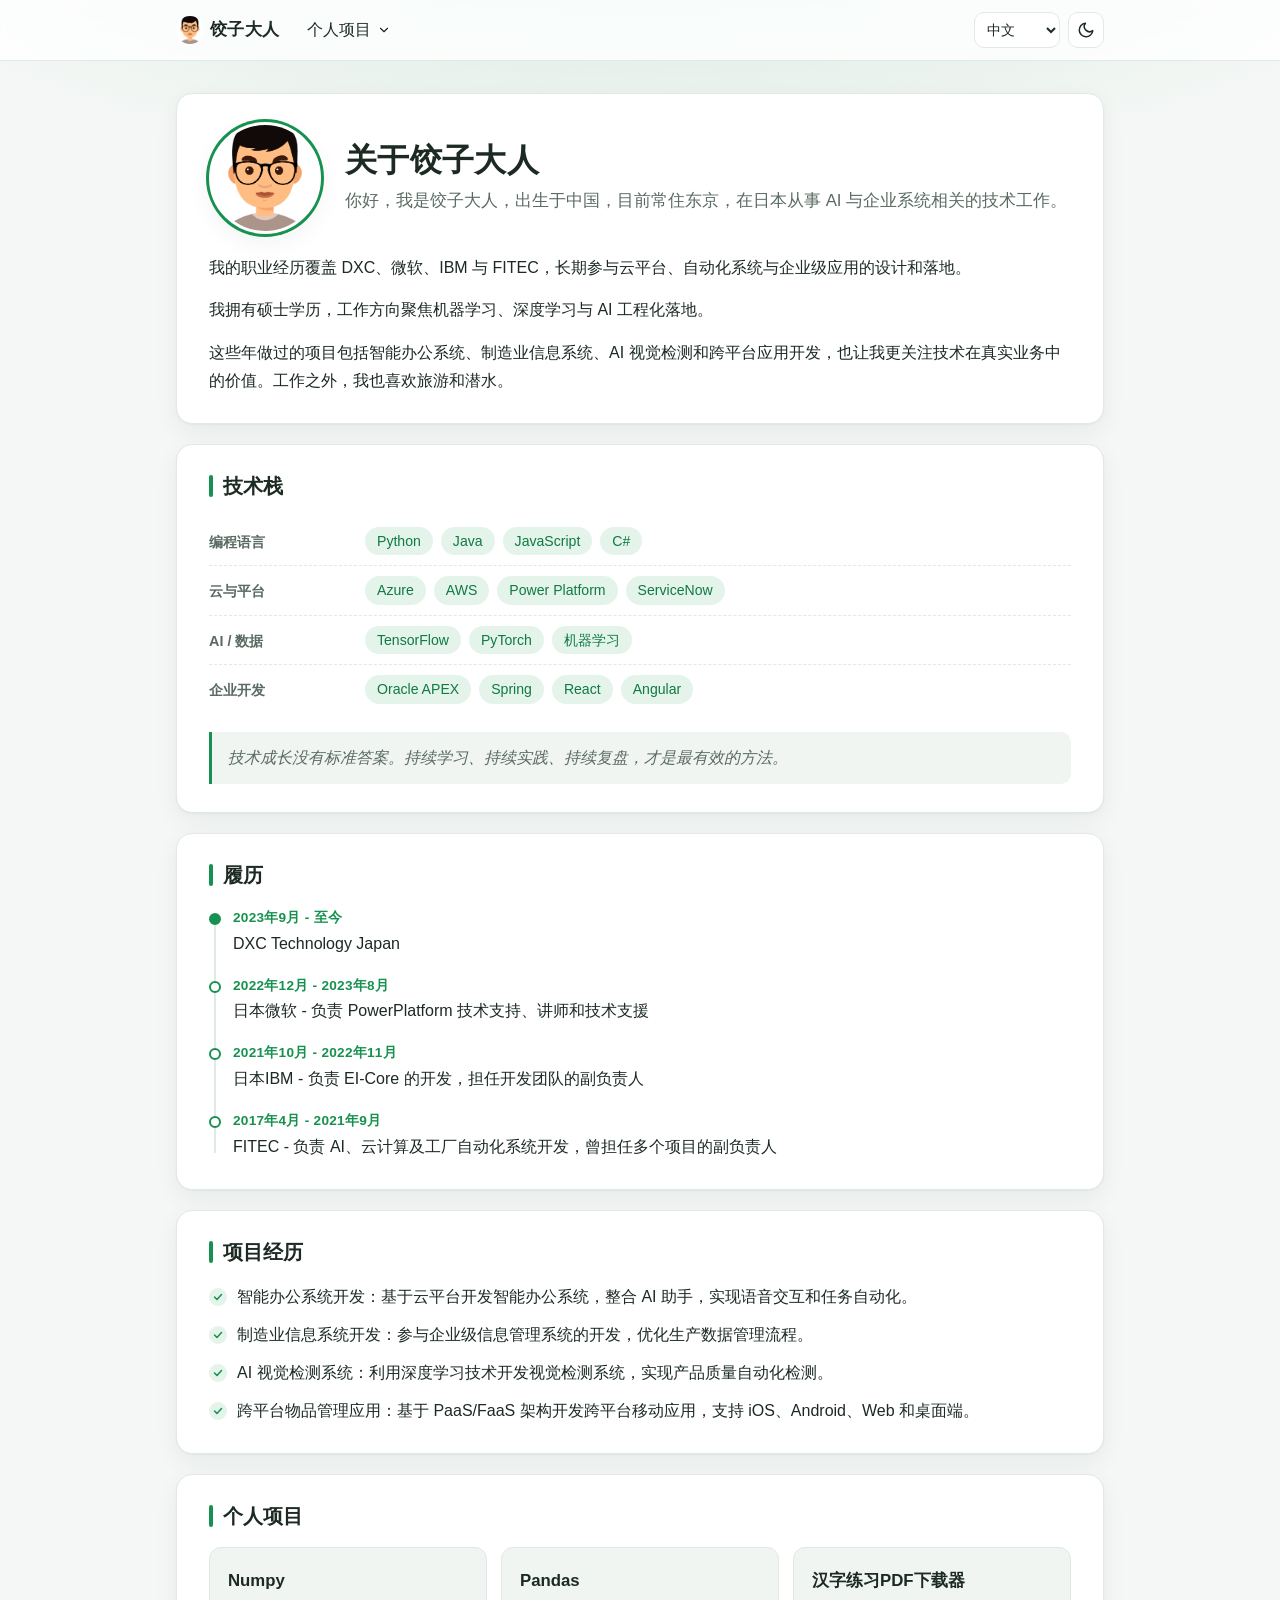
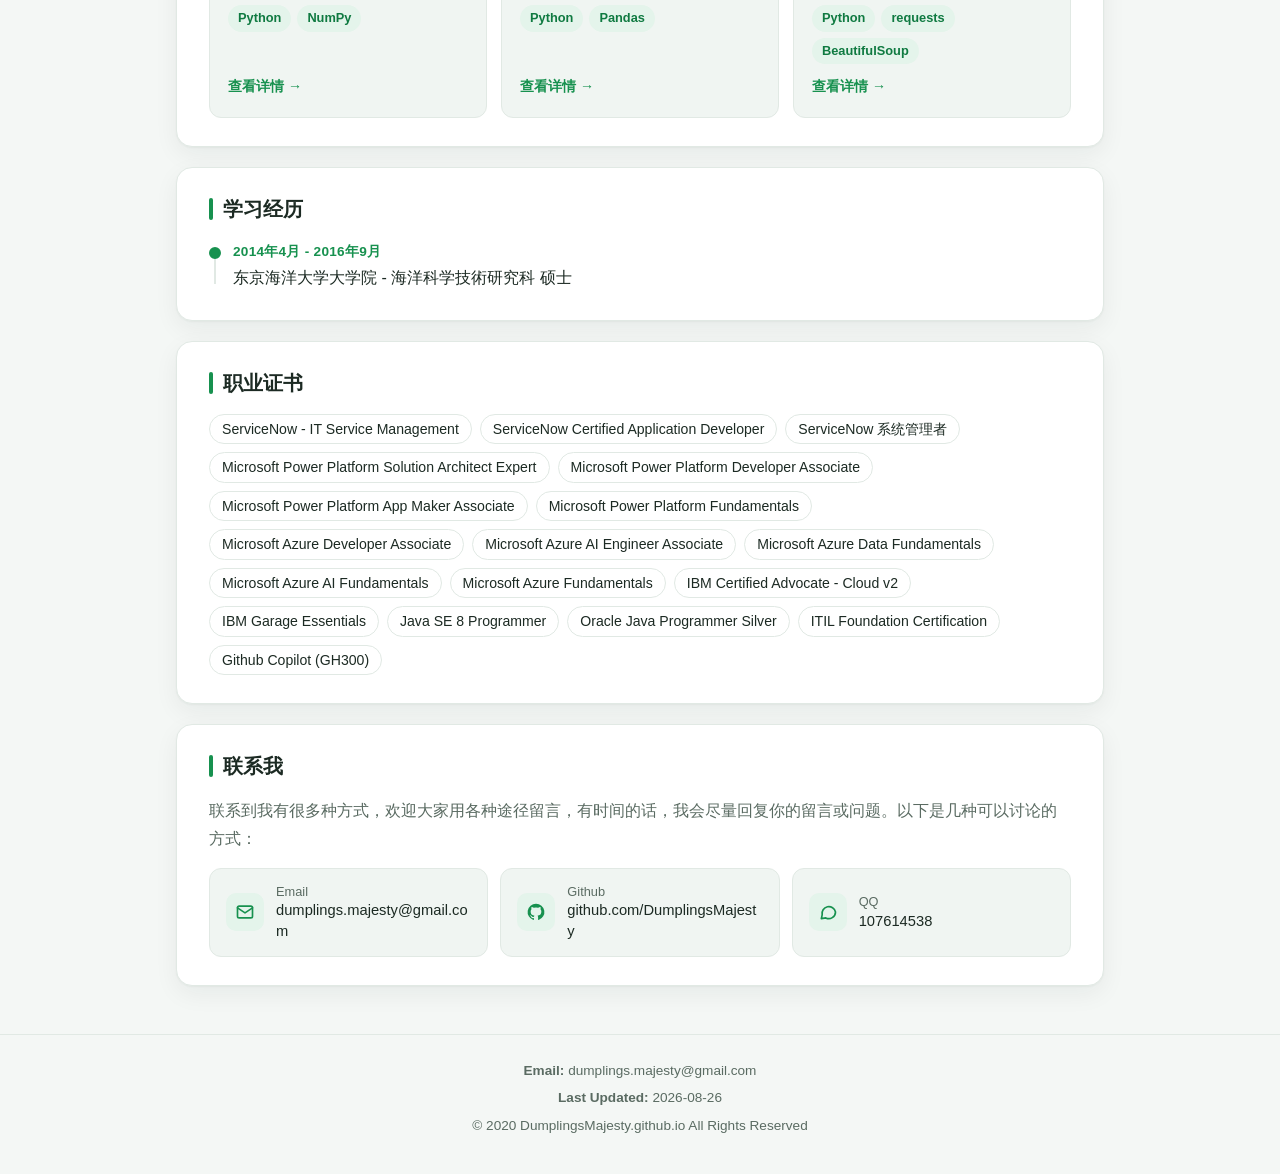
==== index.html @ 6754878b "Redesign site with card layout, dark mode and mobile support Replace the old template stylesheet wit" ====
<!DOCTYPE html>
<html lang="zh-CN">
<head>
  <meta charset="UTF-8">
  <meta name="viewport" content="width=device-width, initial-scale=1.0">
  <title>关于我 | 饺子大人</title>
  <link href="./stylesheets/page-style.css" type="text/css" rel="stylesheet">
  <link rel="icon" type="image/png" sizes="32x32" href="./static/img/favicon/favicon-32.png">
  <link rel="icon" type="image/png" sizes="16x16" href="./static/img/favicon/favicon-16.png">
  <link rel="apple-touch-icon" sizes="180x180" href="./static/img/favicon/apple-touch-icon.png">
  <script src="./scripts/site.js"></script>
</head>

<body>

<header>
  <nav id="home-nav">
    <ul>
      <li>
        <a class="nav-home" id="nav-home" href="./index.html">
          <img class="brand-mark" src="./static/img/favicon/favicon-32.png" alt="" width="28" height="28">
          <strong id="brand-name">饺子大人</strong>
        </a>
      </li>
      <li class="has-submenu">
        <a href="#" id="nav-personal-projects" aria-haspopup="true" aria-expanded="false">
          <span id="nav-personal-projects-label"></span>
          <svg class="caret" viewBox="0 0 24 24" fill="none" stroke="currentColor" stroke-width="2" stroke-linecap="round" stroke-linejoin="round" aria-hidden="true"><path d="M6 9l6 6 6-6"/></svg>
        </a>
        <ul id="personal-projects-submenu" class="submenu"></ul>
      </li>
      <li class="nav-spacer"></li>
      <li class="nav-controls">
        <select id="lang-select" aria-label="Language">
          <option value="zh" id="switch-zh">中文</option>
          <option value="ja" id="switch-ja">日本語</option>
          <option value="en" id="switch-en">English</option>
        </select>
        <button type="button" id="theme-toggle" aria-label="Toggle dark mode">
          <svg class="icon-moon" viewBox="0 0 24 24" fill="none" stroke="currentColor" stroke-width="2" stroke-linecap="round" stroke-linejoin="round" aria-hidden="true"><path d="M21 12.8A9 9 0 1 1 11.2 3a7 7 0 0 0 9.8 9.8z"/></svg>
          <svg class="icon-sun" viewBox="0 0 24 24" fill="none" stroke="currentColor" stroke-width="2" stroke-linecap="round" stroke-linejoin="round" aria-hidden="true"><circle cx="12" cy="12" r="4"/><path d="M12 2v2M12 20v2M4.9 4.9l1.4 1.4M17.7 17.7l1.4 1.4M2 12h2M20 12h2M4.9 19.1l1.4-1.4M17.7 6.3l1.4-1.4"/></svg>
        </button>
      </li>
    </ul>
  </nav>
</header>

<main>
  <section class="card hero">
    <div class="hero-top">
      <img class="avatar" src="./static/img/description/my_pic.PNG" alt="" width="112" height="112">
      <div>
        <h1 id="hero-title">关于饺子大人</h1>
        <p id="intro-0" class="lead"></p>
      </div>
    </div>
    <div class="hero-body">
      <p id="intro-1"></p>
      <p id="intro-2"></p>
      <p id="intro-3"></p>
    </div>
  </section>

  <section class="card">
    <h2 id="skills-title" class="section-title"></h2>
    <div id="skills-groups"></div>
    <p id="closing" class="closing"></p>
  </section>

  <section class="card">
    <h2 id="career-title" class="section-title"></h2>
    <ul id="career-items" class="timeline"></ul>
  </section>

  <section class="card">
    <h2 id="projects-title" class="section-title"></h2>
    <ul id="projects-items" class="check-list"></ul>
  </section>

  <section class="card">
    <h2 id="personal-projects-title" class="section-title"></h2>
    <div id="personal-projects-cards" class="project-grid"></div>
  </section>

  <section class="card">
    <h2 id="education-title" class="section-title"></h2>
    <ul id="education-items" class="timeline"></ul>
  </section>

  <section class="card">
    <h2 id="certifications-title" class="section-title"></h2>
    <ul id="certifications-items" class="chips chips-outline"></ul>
  </section>

  <section class="card">
    <h2 id="contact-title" class="section-title"></h2>
    <p id="contact-desc" class="contact-desc"></p>
    <div class="contact-grid">
      <a class="contact-item" id="contact-email-link" href="#">
        <span class="contact-icon">
          <svg viewBox="0 0 24 24" fill="none" stroke="currentColor" stroke-width="2" stroke-linecap="round" stroke-linejoin="round" aria-hidden="true"><rect x="3" y="5" width="18" height="14" rx="2"/><path d="M3 7l9 6 9-6"/></svg>
        </span>
        <span class="contact-meta">
          <span id="email-label" class="contact-label"></span>
          <span id="contact-email" class="contact-value"></span>
        </span>
      </a>
      <a class="contact-item" id="contact-github-link" href="#" target="_blank" rel="noopener">
        <span class="contact-icon">
          <svg viewBox="0 0 24 24" fill="currentColor" aria-hidden="true"><path d="M12 2a10 10 0 0 0-3.2 19.5c.5.1.7-.2.7-.5v-1.7c-2.8.6-3.4-1.3-3.4-1.3-.4-1.2-1.1-1.5-1.1-1.5-.9-.6.1-.6.1-.6 1 .1 1.5 1 1.5 1 .9 1.5 2.4 1.1 2.9.8.1-.6.4-1.1.7-1.3-2.2-.3-4.6-1.1-4.6-5a3.9 3.9 0 0 1 1-2.7c-.1-.3-.4-1.3.1-2.7 0 0 .8-.3 2.8 1a9.6 9.6 0 0 1 5 0c1.9-1.3 2.8-1 2.8-1 .5 1.4.2 2.4.1 2.7a3.9 3.9 0 0 1 1 2.7c0 3.9-2.3 4.7-4.6 5 .4.3.7.9.7 1.9V21c0 .3.2.6.7.5A10 10 0 0 0 12 2z"/></svg>
        </span>
        <span class="contact-meta">
          <span id="github-label" class="contact-label"></span>
          <span id="contact-github" class="contact-value"></span>
        </span>
      </a>
      <div class="contact-item">
        <span class="contact-icon">
          <svg viewBox="0 0 24 24" fill="none" stroke="currentColor" stroke-width="2" stroke-linecap="round" stroke-linejoin="round" aria-hidden="true"><path d="M21 12a8 8 0 0 1-11.6 7.1L4 20l1-4.6A8 8 0 1 1 21 12z"/></svg>
        </span>
        <span class="contact-meta">
          <span id="qq-label" class="contact-label"></span>
          <span id="contact-qq" class="contact-value"></span>
        </span>
      </div>
    </div>
  </section>
</main>

<footer>
  <p><strong id="footer-email-label">Email:</strong> <span id="footer-email-value"></span></p>
  <p><strong id="footer-updated-label"></strong> <span id="footer-updated-value"></span></p>
  <p id="footer-copyright"></p>
</footer>

<script>
  async function loadLocale(lang) {
    try {
      const res = await fetch('./i18n/' + lang + '.json');
      if (!res.ok) {
        throw new Error('Failed to load locale: ' + lang);
      }
      const data = await res.json();
      applyLocale(data, lang);
      localStorage.setItem('aboutme-lang', lang);
    } catch (err) {
      console.error(err);
    }
  }

  function applyLocale(data, lang) {
    document.documentElement.lang = lang === 'ja' ? 'ja' : (lang === 'en' ? 'en' : 'zh-CN');
    document.title = data.metaTitle;

    document.getElementById('brand-name').textContent = data.brandName;
    document.getElementById('nav-home').setAttribute('aria-label', data.brandName);
    document.getElementById('switch-zh').textContent = data.langSwitch.zh;
    document.getElementById('switch-ja').textContent = data.langSwitch.ja;
    document.getElementById('switch-en').textContent = data.langSwitch.en;
    document.getElementById('theme-toggle').setAttribute('aria-label', data.themeToggle);
    document.getElementById('hero-title').textContent = data.heroTitle;

    data.intro.forEach(function (line, index) {
      const el = document.getElementById('intro-' + index);
      if (el) {
        el.textContent = line;
      }
    });

    document.getElementById('skills-title').textContent = data.skills.title;
    renderSkillGroups(data.skills.groups);

    document.getElementById('closing').textContent = data.closing;

    renderTimelineSection('career', data.experience.career);
    renderListSection('projects', data.experience.projects);

    const personalProjects = data.experience.personalProjects;
    document.getElementById('nav-personal-projects-label').textContent = personalProjects.title;
    document.getElementById('personal-projects-title').textContent = personalProjects.title;
    renderPersonalProjectsMenu(personalProjects.items);
    renderPersonalProjectCards(personalProjects);

    renderTimelineSection('education', data.experience.education);
    renderListSection('certifications', data.experience.certifications, 'chip');

    document.getElementById('contact-title').textContent = data.contact.title;
    document.getElementById('contact-desc').textContent = data.contact.desc;
    document.getElementById('email-label').textContent = stripColon(data.contact.labels.email);
    document.getElementById('github-label').textContent = stripColon(data.contact.labels.github);
    document.getElementById('qq-label').textContent = stripColon(data.contact.labels.qq);
    document.getElementById('contact-email').textContent = data.contact.email;
    document.getElementById('contact-email-link').href = 'mailto:' + data.contact.email;
    document.getElementById('contact-github').textContent = data.contact.github.replace(/^https?:\/\//, '');
    document.getElementById('contact-github-link').href = data.contact.github;
    document.getElementById('contact-qq').textContent = data.contact.qq;

    document.getElementById('footer-email-label').textContent = data.footer.emailLabel;
    document.getElementById('footer-email-value').textContent = data.contact.email;
    document.getElementById('footer-updated-label').textContent = data.footer.lastUpdatedLabel;
    document.getElementById('footer-updated-value').textContent = data.footer.lastUpdated;
    document.getElementById('footer-copyright').textContent = data.footer.copyright;
  }

  // Labels in the locale files end with a colon, which the card layout doesn't need.
  function stripColon(label) {
    return label.replace(/[:：]\s*$/, '');
  }

  function renderListSection(prefix, section, itemClass) {
    document.getElementById(prefix + '-title').textContent = section.title;
    const list = document.getElementById(prefix + '-items');
    list.innerHTML = '';
    section.items.forEach(function (item) {
      const li = document.createElement('li');
      if (itemClass) {
        li.className = itemClass;
      }
      li.textContent = item;
      list.appendChild(li);
    });
  }

  // Splits "2023年9月 - 至今 DXC" / "Sep 2023 - Present, DXC" into a date range and the rest.
  const DATE_RANGE = /^(\S+(?: \d{4})? - (?:至今|現在|Present|\S+(?: \d{4})?))[,，]?\s+(.+)$/;

  function renderTimelineSection(prefix, section) {
    document.getElementById(prefix + '-title').textContent = section.title;
    const list = document.getElementById(prefix + '-items');
    list.innerHTML = '';
    section.items.forEach(function (item) {
      const li = document.createElement('li');
      const match = item.match(DATE_RANGE);
      if (match) {
        const date = document.createElement('span');
        date.className = 'timeline-date';
        date.textContent = match[1];
        li.appendChild(date);
      }
      const text = document.createElement('span');
      text.className = 'timeline-text';
      text.textContent = match ? match[2] : item;
      li.appendChild(text);
      list.appendChild(li);
    });
  }

  function renderSkillGroups(groups) {
    const wrapper = document.getElementById('skills-groups');
    wrapper.innerHTML = '';
    groups.forEach(function (group) {
      const row = document.createElement('div');
      row.className = 'skill-group';
      const name = document.createElement('div');
      name.className = 'skill-group-name';
      name.textContent = group.name;
      row.appendChild(name);
      const chips = document.createElement('ul');
      chips.className = 'chips';
      group.items.forEach(function (skill) {
        const chip = document.createElement('li');
        chip.className = 'chip';
        chip.textContent = skill;
        chips.appendChild(chip);
      });
      row.appendChild(chips);
      wrapper.appendChild(row);
    });
  }

  function renderPersonalProjectCards(section) {
    const grid = document.getElementById('personal-projects-cards');
    grid.innerHTML = '';
    section.items.forEach(function (project) {
      const card = document.createElement('a');
      card.className = 'project-card';
      card.href = 'project.html?id=' + encodeURIComponent(project.id);

      const name = document.createElement('h3');
      name.className = 'project-card-name';
      name.textContent = project.name;
      card.appendChild(name);

      const tags = document.createElement('div');
      tags.className = 'project-card-tags';
      project.tags.forEach(function (tag) {
        const span = document.createElement('span');
        span.className = 'project-card-tag';
        span.textContent = tag;
        tags.appendChild(span);
      });
      card.appendChild(tags);

      const more = document.createElement('span');
      more.className = 'project-card-more';
      more.textContent = section.viewDetails + ' →';
      card.appendChild(more);

      grid.appendChild(card);
    });
  }

  function renderPersonalProjectsMenu(items) {
    const submenu = document.getElementById('personal-projects-submenu');
    submenu.innerHTML = '';
    items.forEach(function (project) {
      const li = document.createElement('li');
      const link = document.createElement('a');
      link.href = 'project.html?id=' + encodeURIComponent(project.id);
      link.textContent = project.name;
      li.appendChild(link);
      submenu.appendChild(li);
    });
  }

  document.getElementById('lang-select').addEventListener('change', function () {
    loadLocale(this.value);
  });

  const initLang = localStorage.getItem('aboutme-lang') || 'zh';
  document.getElementById('lang-select').value = initLang;
  loadLocale(initLang);
</script>

</body>
</html>
---- stylesheets/page-style.css ----
/* ====== theme tokens ====== */
:root {
  --bg: #f4f7f5;
  --surface: #ffffff;
  --surface-2: #f0f5f2;
  --text: #1c2a23;
  --muted: #5a6b62;
  --border: #e1e9e4;
  --accent: #17914f;
  --accent-strong: #0f7a41;
  --accent-soft: #e4f4eb;
  --accent-glow: rgba(23, 145, 79, 0.16);
  --shadow: 0 1px 2px rgba(16, 40, 28, 0.04), 0 8px 24px rgba(16, 40, 28, 0.06);
  --radius: 16px;
  color-scheme: light;
}

@media (prefers-color-scheme: dark) {
  :root:not([data-theme="light"]) {
    --bg: #0e1412;
    --surface: #161f1b;
    --surface-2: #1c2722;
    --text: #e4ede8;
    --muted: #9bb0a5;
    --border: #26342d;
    --accent: #4fd08b;
    --accent-strong: #74dea4;
    --accent-soft: #1b3428;
    --accent-glow: rgba(79, 208, 139, 0.12);
    --shadow: 0 1px 2px rgba(0, 0, 0, 0.3), 0 8px 24px rgba(0, 0, 0, 0.25);
    color-scheme: dark;
  }
}

:root[data-theme="dark"] {
  --bg: #0e1412;
  --surface: #161f1b;
  --surface-2: #1c2722;
  --text: #e4ede8;
  --muted: #9bb0a5;
  --border: #26342d;
  --accent: #4fd08b;
  --accent-strong: #74dea4;
  --accent-soft: #1b3428;
  --accent-glow: rgba(79, 208, 139, 0.12);
  --shadow: 0 1px 2px rgba(0, 0, 0, 0.3), 0 8px 24px rgba(0, 0, 0, 0.25);
  color-scheme: dark;
}

/* ====== base ====== */
*, *::before, *::after {
  box-sizing: border-box;
}

html {
  -webkit-text-size-adjust: 100%;
}

body {
  margin: 0;
  min-height: 100vh;
  display: flex;
  flex-direction: column;
  background:
    radial-gradient(1200px 420px at 50% -120px, var(--accent-glow), transparent 70%),
    var(--bg);
  color: var(--text);
  font-family: -apple-system, BlinkMacSystemFont, "Segoe UI", "PingFang SC", "Hiragino Sans",
    "Hiragino Kaku Gothic ProN", "Noto Sans CJK SC", "Microsoft YaHei", sans-serif;
  font-size: 16px;
  line-height: 1.75;
  transition: background-color 0.2s ease, color 0.2s ease;
}

a {
  color: var(--accent);
  text-decoration: none;
}

a:hover {
  color: var(--accent-strong);
}

p {
  margin: 0 0 0.9em;
}

/* ====== navigation ====== */
header {
  position: sticky;
  top: 0;
  z-index: 10;
  background: color-mix(in srgb, var(--surface) 82%, transparent);
  backdrop-filter: saturate(160%) blur(12px);
  -webkit-backdrop-filter: saturate(160%) blur(12px);
  border-bottom: 1px solid var(--border);
}

#home-nav {
  max-width: 960px;
  margin: 0 auto;
  padding: 0 16px;
}

#home-nav > ul {
  display: flex;
  align-items: center;
  gap: 4px;
  height: 60px;
  margin: 0;
  padding: 0;
  list-style: none;
}

#home-nav > ul > li > a {
  display: inline-flex;
  align-items: center;
  gap: 6px;
  padding: 8px 12px;
  border-radius: 10px;
  color: var(--text);
  white-space: nowrap;
  transition: background-color 0.15s ease;
}

#home-nav > ul > li > a:hover {
  background: var(--surface-2);
}

#home-nav .nav-home {
  font-size: 1.05em;
  margin-left: -12px;
}

#home-nav .nav-home strong {
  font-weight: 700;
  letter-spacing: 0.02em;
}

.brand-mark {
  width: 28px;
  height: 28px;
  border-radius: 50%;
  object-fit: cover;
  background: var(--accent-soft);
}

.nav-spacer {
  flex: 1;
}

.nav-controls {
  display: flex;
  align-items: center;
  gap: 8px;
}

#lang-select,
#theme-toggle {
  height: 36px;
  border: 1px solid var(--border);
  border-radius: 10px;
  background: var(--surface);
  color: var(--text);
  font: inherit;
  font-size: 0.9em;
  cursor: pointer;
}

#lang-select {
  padding: 0 8px;
}

#theme-toggle {
  display: grid;
  place-items: center;
  width: 36px;
  padding: 0;
}

#lang-select:hover,
#theme-toggle:hover {
  border-color: var(--accent);
}

#lang-select:focus-visible,
#theme-toggle:focus-visible,
#home-nav a:focus-visible {
  outline: 2px solid var(--accent);
  outline-offset: 2px;
}

.icon-sun,
.icon-moon {
  width: 18px;
  height: 18px;
}

.icon-sun {
  display: none;
}

:root[data-theme="dark"] .icon-sun {
  display: block;
}

:root[data-theme="dark"] .icon-moon {
  display: none;
}

@media (prefers-color-scheme: dark) {
  :root:not([data-theme="light"]) .icon-sun {
    display: block;
  }

  :root:not([data-theme="light"]) .icon-moon {
    display: none;
  }
}

/* dropdown */
.has-submenu {
  position: relative;
}

.caret {
  width: 14px;
  height: 14px;
  transition: transform 0.15s ease;
}

.has-submenu:hover .caret,
.has-submenu.open .caret {
  transform: rotate(180deg);
}

.submenu {
  position: absolute;
  top: 100%;
  left: 0;
  min-width: 220px;
  margin: 0;
  padding: 6px;
  list-style: none;
  background: var(--surface);
  border: 1px solid var(--border);
  border-radius: 12px;
  box-shadow: var(--shadow);
  opacity: 0;
  visibility: hidden;
  transform: translateY(4px);
  transition: opacity 0.15s ease, transform 0.15s ease, visibility 0.15s;
}

/* invisible bridge so the menu stays open while the pointer moves onto it */
.submenu::before {
  content: "";
  position: absolute;
  left: 0;
  right: 0;
  top: -10px;
  height: 10px;
}

.has-submenu:hover .submenu,
.has-submenu.open .submenu {
  opacity: 1;
  visibility: visible;
  transform: translateY(0);
}

.submenu a {
  display: block;
  padding: 8px 12px;
  border-radius: 8px;
  color: var(--text);
  font-size: 0.92em;
}

.submenu a:hover {
  background: var(--accent-soft);
  color: var(--accent-strong);
}

/* ====== layout ====== */
main {
  flex: 1;
  width: 100%;
  max-width: 960px;
  margin: 0 auto;
  padding: 32px 16px 48px;
  display: grid;
  gap: 20px;
  align-content: start;
}

.card {
  background: var(--surface);
  border: 1px solid var(--border);
  border-radius: var(--radius);
  box-shadow: var(--shadow);
  padding: 28px 32px;
}

.section-title {
  display: flex;
  align-items: center;
  gap: 10px;
  margin: 0 0 18px;
  font-size: 1.25em;
  line-height: 1.3;
}

.section-title::before {
  content: "";
  width: 4px;
  height: 1.1em;
  border-radius: 2px;
  background: var(--accent);
}

/* ====== hero ====== */
.hero-top {
  display: flex;
  align-items: center;
  gap: 24px;
  margin-bottom: 20px;
}

.avatar {
  flex: none;
  width: 112px;
  height: 112px;
  border-radius: 50%;
  object-fit: cover;
  background: var(--accent-soft);
  border: 3px solid var(--surface);
  box-shadow: 0 0 0 3px var(--accent), var(--shadow);
}

#hero-title {
  margin: 0 0 6px;
  font-size: 2em;
  line-height: 1.25;
  letter-spacing: 0.01em;
}

.lead {
  margin: 0;
  color: var(--muted);
  font-size: 1.05em;
}

.hero-body p:last-child {
  margin-bottom: 0;
}

/* ====== skills ====== */
.skill-group {
  display: grid;
  grid-template-columns: 140px 1fr;
  gap: 8px 16px;
  align-items: start;
  padding: 10px 0;
  border-bottom: 1px dashed var(--border);
}

.skill-group:last-child {
  border-bottom: none;
}

.skill-group-name {
  color: var(--muted);
  font-size: 0.9em;
  font-weight: 600;
  padding-top: 3px;
}

.chips {
  display: flex;
  flex-wrap: wrap;
  gap: 8px;
  margin: 0;
  padding: 0;
  list-style: none;
}

.chip {
  display: inline-block;
  padding: 3px 12px;
  border-radius: 999px;
  background: var(--accent-soft);
  color: var(--accent-strong);
  font-size: 0.88em;
  line-height: 1.6;
}

.chips-outline .chip {
  background: transparent;
  border: 1px solid var(--border);
  color: var(--text);
}

.closing {
  margin: 18px 0 0;
  padding: 12px 16px;
  border-left: 3px solid var(--accent);
  border-radius: 0 10px 10px 0;
  background: var(--surface-2);
  color: var(--muted);
  font-style: italic;
}

/* ====== timeline ====== */
.timeline {
  position: relative;
  margin: 0;
  padding: 0 0 0 24px;
  list-style: none;
}

.timeline::before {
  content: "";
  position: absolute;
  left: 5px;
  top: 8px;
  bottom: 8px;
  width: 2px;
  background: var(--border);
}

.timeline li {
  position: relative;
  padding-bottom: 16px;
}

.timeline li:last-child {
  padding-bottom: 0;
}

.timeline li::before {
  content: "";
  position: absolute;
  left: -24px;
  top: 7px;
  width: 12px;
  height: 12px;
  border-radius: 50%;
  background: var(--surface);
  border: 2px solid var(--accent);
}

.timeline li:first-child::before {
  background: var(--accent);
}

.timeline-date {
  display: block;
  color: var(--accent);
  font-size: 0.85em;
  font-weight: 600;
  letter-spacing: 0.02em;
}

.timeline-text {
  display: block;
}

/* ====== work projects ====== */
.check-list {
  margin: 0;
  padding: 0;
  list-style: none;
  display: grid;
  gap: 10px;
}

.check-list li {
  position: relative;
  padding-left: 28px;
}

.check-list li::before {
  content: "";
  position: absolute;
  left: 0;
  top: 5px;
  width: 18px;
  height: 18px;
  border-radius: 50%;
  background: var(--accent-soft)
    url("data:image/svg+xml,%3Csvg xmlns='http://www.w3.org/2000/svg' viewBox='0 0 24 24' fill='none' stroke='%2317914f' stroke-width='3' stroke-linecap='round' stroke-linejoin='round'%3E%3Cpath d='M5 12l5 5 9-10'/%3E%3C/svg%3E")
    center / 12px no-repeat;
}

/* ====== personal project cards ====== */
.project-grid {
  display: grid;
  grid-template-columns: repeat(auto-fill, minmax(240px, 1fr));
  gap: 14px;
}

.project-card {
  display: flex;
  flex-direction: column;
  gap: 10px;
  padding: 18px;
  border: 1px solid var(--border);
  border-radius: 12px;
  background: var(--surface-2);
  color: var(--text);
  transition: transform 0.15s ease, border-color 0.15s ease, box-shadow 0.15s ease;
}

.project-card:hover {
  color: var(--text);
  transform: translateY(-2px);
  border-color: var(--accent);
  box-shadow: var(--shadow);
}

.project-card-name {
  margin: 0;
  font-size: 1.05em;
  font-weight: 700;
}

.project-card-more {
  margin-top: auto;
  color: var(--accent);
  font-size: 0.88em;
  font-weight: 600;
}

/* ====== contact ====== */
.contact-desc {
  color: var(--muted);
}

.contact-grid {
  display: grid;
  grid-template-columns: repeat(auto-fit, minmax(260px, 1fr));
  gap: 12px;
}

.contact-item {
  display: flex;
  align-items: center;
  gap: 12px;
  min-width: 0;
  padding: 14px 16px;
  border: 1px solid var(--border);
  border-radius: 12px;
  background: var(--surface-2);
  color: var(--text);
}

a.contact-item:hover {
  color: var(--text);
  border-color: var(--accent);
}

.contact-icon {
  flex: none;
  display: grid;
  place-items: center;
  width: 38px;
  height: 38px;
  border-radius: 10px;
  background: var(--accent-soft);
  color: var(--accent);
}

.contact-icon svg {
  width: 20px;
  height: 20px;
}

.contact-meta {
  min-width: 0;
  display: flex;
  flex-direction: column;
  line-height: 1.4;
}

.contact-label {
  color: var(--muted);
  font-size: 0.8em;
}

.contact-value {
  font-size: 0.92em;
  overflow-wrap: break-word;
}

/* ====== project detail page ====== */
.project-detail-header {
  display: flex;
  flex-wrap: wrap;
  align-items: center;
  justify-content: space-between;
  gap: 12px;
  margin: 14px 0 20px;
}

.project-card-link {
  display: inline-flex;
  align-items: center;
  gap: 6px;
  padding: 6px 14px;
  border: 1px solid var(--border);
  border-radius: 999px;
  color: var(--text);
  font-size: 0.9em;
  font-weight: 600;
}

.project-card-link:hover {
  border-color: var(--accent);
  color: var(--accent);
}

.project-card-link svg {
  width: 16px;
  height: 16px;
}

.project-card-tags {
  display: flex;
  flex-wrap: wrap;
  gap: 6px;
}

.project-card-tag {
  padding: 2px 10px;
  border-radius: 999px;
  background: var(--accent-soft);
  color: var(--accent-strong);
  font-size: 0.8em;
  font-weight: 600;
}

.project-detail-text {
  color: var(--text);
}

.project-detail-subtitle {
  margin: 28px 0 12px;
  font-size: 1.05em;
}

.project-detail-topics {
  margin: 20px 0 0;
  padding: 0;
  list-style: none;
  border: 1px solid var(--border);
  border-radius: 12px;
  overflow: hidden;
}

.project-detail-topics li {
  padding: 10px 16px;
  border-bottom: 1px solid var(--border);
  font-size: 0.94em;
}

.project-detail-topics li:last-child {
  border-bottom: none;
}

.project-detail-topics li:nth-child(even) {
  background: var(--surface-2);
}

.project-detail-usage {
  margin: 0;
  padding-left: 1.4em;
}

.project-detail-usage li {
  margin-bottom: 6px;
}

.project-detail-usage li::marker {
  color: var(--accent);
  font-weight: 700;
}

#project-not-found {
  text-align: center;
  color: var(--muted);
}

/* ====== footer ====== */
footer {
  border-top: 1px solid var(--border);
  padding: 24px 16px 32px;
  color: var(--muted);
  font-size: 0.85em;
  text-align: center;
}

footer p {
  margin: 0 0 4px;
}

/* ====== small screens ====== */
@media (max-width: 640px) {
  #home-nav > ul {
    gap: 0;
    height: 56px;
  }

  #home-nav > ul > li > a {
    padding: 8px;
  }

  #home-nav .nav-home {
    margin-left: -8px;
  }

  #home-nav .nav-home strong {
    display: none;
  }

  .nav-controls {
    gap: 6px;
  }

  main {
    padding-top: 20px;
    gap: 16px;
  }

  .card {
    padding: 22px 18px;
  }

  .hero-top {
    flex-direction: column;
    text-align: center;
    gap: 16px;
  }

  #hero-title {
    font-size: 1.6em;
  }

  .skill-group {
    grid-template-columns: 1fr;
    gap: 6px;
  }
}

@media (prefers-reduced-motion: reduce) {
  *, *::before, *::after {
    transition: none !important;
  }
}
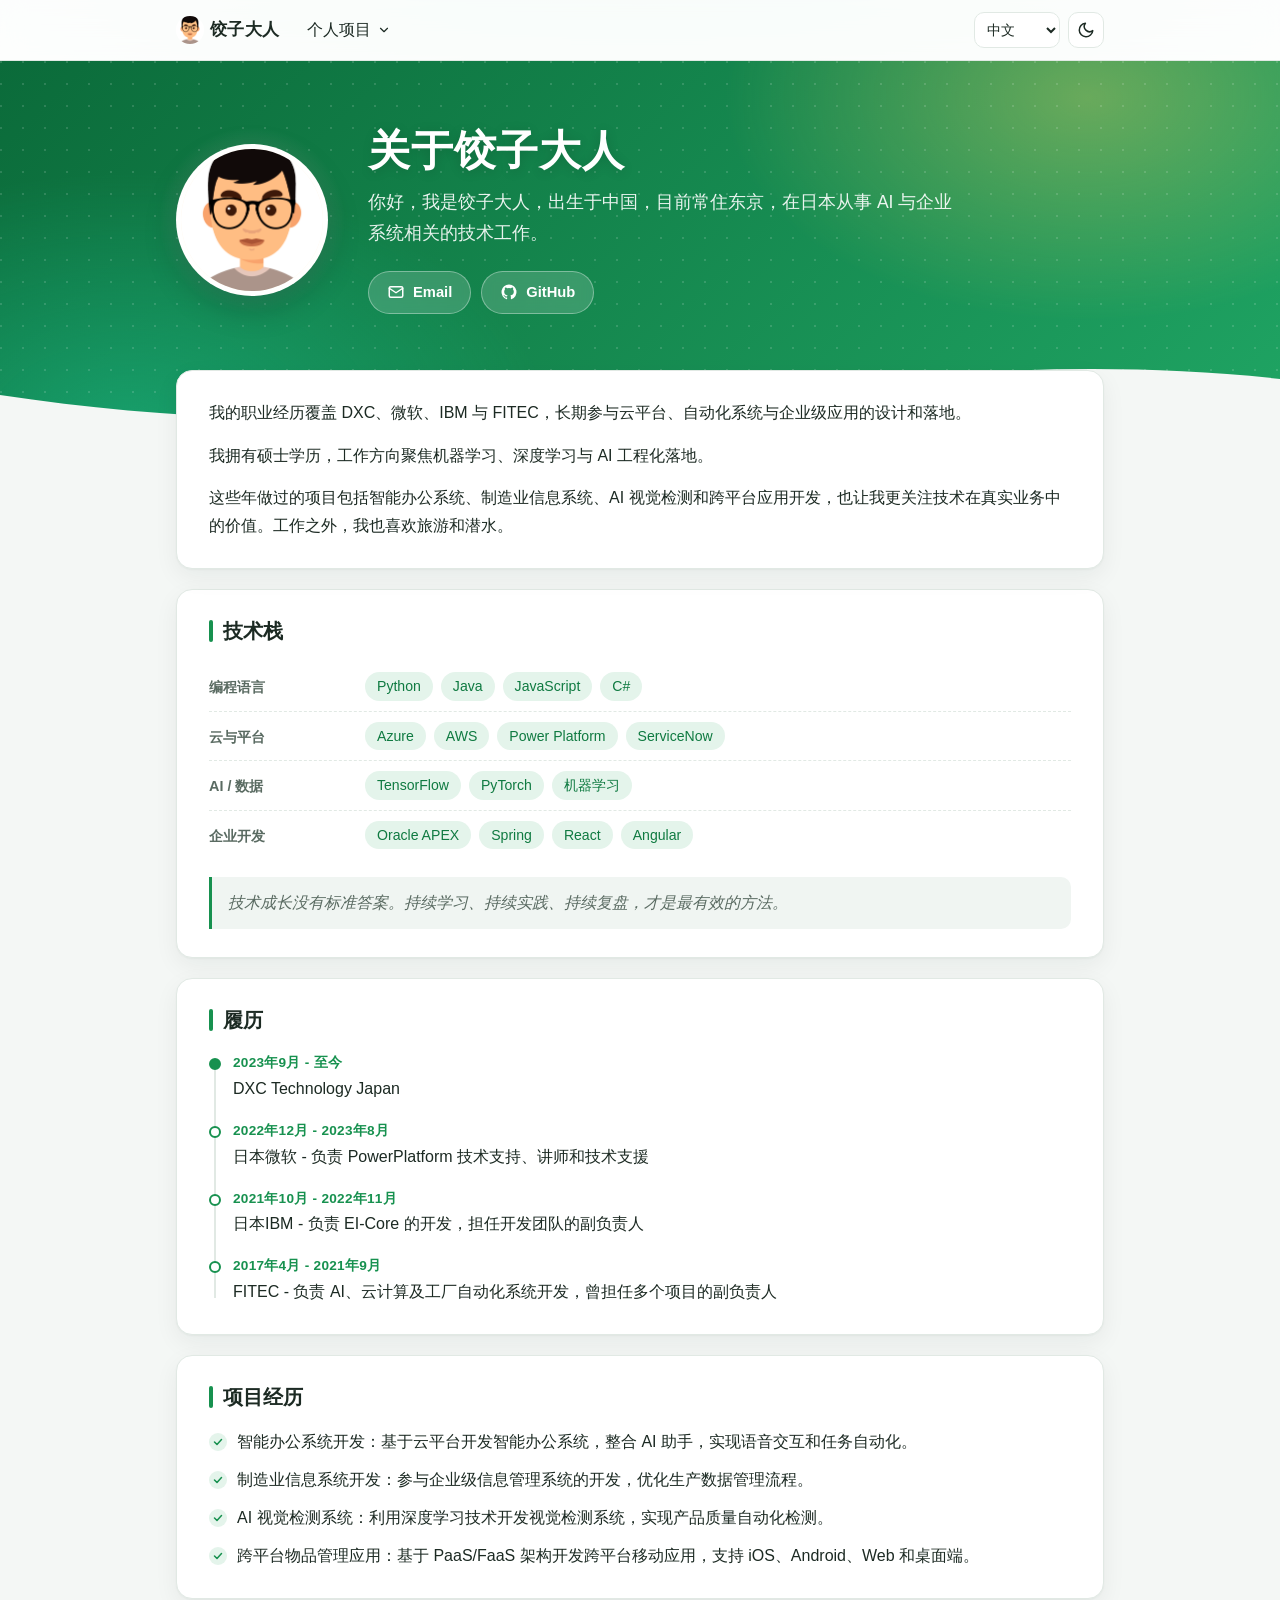
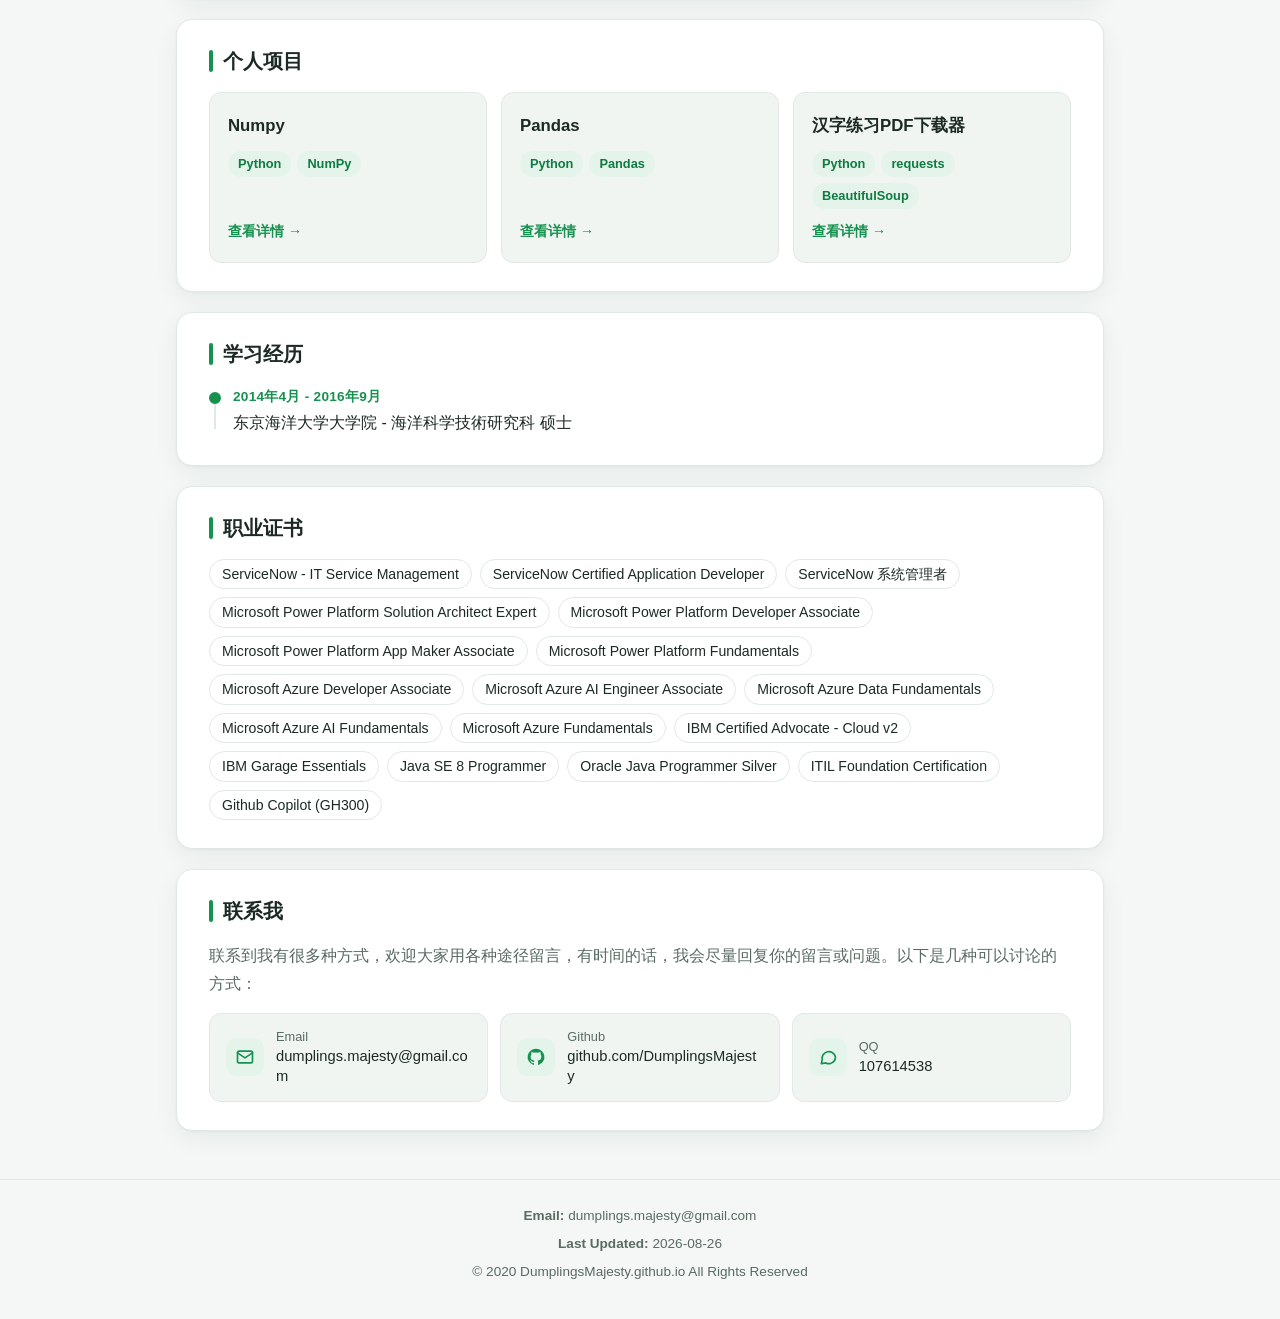
==== commit c5ac9550: "Add full-width hero banner to the home page Move the avatar, title and opening line into a gradient " ====
--- a/index.html
+++ b/index.html
@@ -4,11 +4,11 @@
   <meta charset="UTF-8">
   <meta name="viewport" content="width=device-width, initial-scale=1.0">
   <title>关于我 | 饺子大人</title>
-  <link href="./stylesheets/page-style.css" type="text/css" rel="stylesheet">
+  <link href="./stylesheets/page-style.css?v=20261014" type="text/css" rel="stylesheet">
   <link rel="icon" type="image/png" sizes="32x32" href="./static/img/favicon/favicon-32.png">
   <link rel="icon" type="image/png" sizes="16x16" href="./static/img/favicon/favicon-16.png">
   <link rel="apple-touch-icon" sizes="180x180" href="./static/img/favicon/apple-touch-icon.png">
-  <script src="./scripts/site.js"></script>
+  <script src="./scripts/site.js?v=20261013"></script>
 </head>
 
 <body>
@@ -25,7 +25,7 @@
       <li class="has-submenu">
         <a href="#" id="nav-personal-projects" aria-haspopup="true" aria-expanded="false">
           <span id="nav-personal-projects-label"></span>
-          <svg class="caret" viewBox="0 0 24 24" fill="none" stroke="currentColor" stroke-width="2" stroke-linecap="round" stroke-linejoin="round" aria-hidden="true"><path d="M6 9l6 6 6-6"/></svg>
+          <svg class="caret" width="14" height="14" viewBox="0 0 24 24" fill="none" stroke="currentColor" stroke-width="2" stroke-linecap="round" stroke-linejoin="round" aria-hidden="true"><path d="M6 9l6 6 6-6"/></svg>
         </a>
         <ul id="personal-projects-submenu" class="submenu"></ul>
       </li>
@@ -37,28 +37,42 @@
           <option value="en" id="switch-en">English</option>
         </select>
         <button type="button" id="theme-toggle" aria-label="Toggle dark mode">
-          <svg class="icon-moon" viewBox="0 0 24 24" fill="none" stroke="currentColor" stroke-width="2" stroke-linecap="round" stroke-linejoin="round" aria-hidden="true"><path d="M21 12.8A9 9 0 1 1 11.2 3a7 7 0 0 0 9.8 9.8z"/></svg>
-          <svg class="icon-sun" viewBox="0 0 24 24" fill="none" stroke="currentColor" stroke-width="2" stroke-linecap="round" stroke-linejoin="round" aria-hidden="true"><circle cx="12" cy="12" r="4"/><path d="M12 2v2M12 20v2M4.9 4.9l1.4 1.4M17.7 17.7l1.4 1.4M2 12h2M20 12h2M4.9 19.1l1.4-1.4M17.7 6.3l1.4-1.4"/></svg>
+          <svg class="icon-moon" width="18" height="18" viewBox="0 0 24 24" fill="none" stroke="currentColor" stroke-width="2" stroke-linecap="round" stroke-linejoin="round" aria-hidden="true"><path d="M21 12.8A9 9 0 1 1 11.2 3a7 7 0 0 0 9.8 9.8z"/></svg>
+          <svg class="icon-sun" width="18" height="18" viewBox="0 0 24 24" fill="none" stroke="currentColor" stroke-width="2" stroke-linecap="round" stroke-linejoin="round" aria-hidden="true"><circle cx="12" cy="12" r="4"/><path d="M12 2v2M12 20v2M4.9 4.9l1.4 1.4M17.7 17.7l1.4 1.4M2 12h2M20 12h2M4.9 19.1l1.4-1.4M17.7 6.3l1.4-1.4"/></svg>
         </button>
       </li>
     </ul>
   </nav>
 </header>
 
-<main>
-  <section class="card hero">
-    <div class="hero-top">
-      <img class="avatar" src="./static/img/description/my_pic.PNG" alt="" width="112" height="112">
-      <div>
-        <h1 id="hero-title">关于饺子大人</h1>
-        <p id="intro-0" class="lead"></p>
+<section class="hero-banner">
+  <div class="hero-inner">
+    <div class="avatar-wrap">
+      <img class="avatar" src="./static/img/description/my_pic.PNG" alt="" width="152" height="152">
+    </div>
+    <div class="hero-copy">
+      <h1 id="hero-title">关于饺子大人</h1>
+      <p id="intro-0" class="lead"></p>
+      <div class="hero-links">
+        <a class="hero-link" id="hero-email" href="#">
+          <svg width="18" height="18" viewBox="0 0 24 24" fill="none" stroke="currentColor" stroke-width="2" stroke-linecap="round" stroke-linejoin="round" aria-hidden="true"><rect x="3" y="5" width="18" height="14" rx="2"/><path d="M3 7l9 6 9-6"/></svg>
+          <span id="hero-email-label"></span>
+        </a>
+        <a class="hero-link" id="hero-github" href="#" target="_blank" rel="noopener">
+          <svg width="18" height="18" viewBox="0 0 24 24" fill="currentColor" aria-hidden="true"><path d="M12 2a10 10 0 0 0-3.2 19.5c.5.1.7-.2.7-.5v-1.7c-2.8.6-3.4-1.3-3.4-1.3-.4-1.2-1.1-1.5-1.1-1.5-.9-.6.1-.6.1-.6 1 .1 1.5 1 1.5 1 .9 1.5 2.4 1.1 2.9.8.1-.6.4-1.1.7-1.3-2.2-.3-4.6-1.1-4.6-5a3.9 3.9 0 0 1 1-2.7c-.1-.3-.4-1.3.1-2.7 0 0 .8-.3 2.8 1a9.6 9.6 0 0 1 5 0c1.9-1.3 2.8-1 2.8-1 .5 1.4.2 2.4.1 2.7a3.9 3.9 0 0 1 1 2.7c0 3.9-2.3 4.7-4.6 5 .4.3.7.9.7 1.9V21c0 .3.2.6.7.5A10 10 0 0 0 12 2z"/></svg>
+          <span id="hero-github-label"></span>
+        </a>
       </div>
     </div>
-    <div class="hero-body">
-      <p id="intro-1"></p>
-      <p id="intro-2"></p>
-      <p id="intro-3"></p>
-    </div>
+  </div>
+  <svg class="hero-wave" viewBox="0 0 1440 80" preserveAspectRatio="none" aria-hidden="true"><path d="M0 48C240 80 480 80 720 56S1200 8 1440 32V80H0z"/></svg>
+</section>
+
+<main>
+  <section class="card about-card">
+    <p id="intro-1"></p>
+    <p id="intro-2"></p>
+    <p id="intro-3"></p>
   </section>
 
   <section class="card">
@@ -98,7 +112,7 @@
     <div class="contact-grid">
       <a class="contact-item" id="contact-email-link" href="#">
         <span class="contact-icon">
-          <svg viewBox="0 0 24 24" fill="none" stroke="currentColor" stroke-width="2" stroke-linecap="round" stroke-linejoin="round" aria-hidden="true"><rect x="3" y="5" width="18" height="14" rx="2"/><path d="M3 7l9 6 9-6"/></svg>
+          <svg width="20" height="20" viewBox="0 0 24 24" fill="none" stroke="currentColor" stroke-width="2" stroke-linecap="round" stroke-linejoin="round" aria-hidden="true"><rect x="3" y="5" width="18" height="14" rx="2"/><path d="M3 7l9 6 9-6"/></svg>
         </span>
         <span class="contact-meta">
           <span id="email-label" class="contact-label"></span>
@@ -107,7 +121,7 @@
       </a>
       <a class="contact-item" id="contact-github-link" href="#" target="_blank" rel="noopener">
         <span class="contact-icon">
-          <svg viewBox="0 0 24 24" fill="currentColor" aria-hidden="true"><path d="M12 2a10 10 0 0 0-3.2 19.5c.5.1.7-.2.7-.5v-1.7c-2.8.6-3.4-1.3-3.4-1.3-.4-1.2-1.1-1.5-1.1-1.5-.9-.6.1-.6.1-.6 1 .1 1.5 1 1.5 1 .9 1.5 2.4 1.1 2.9.8.1-.6.4-1.1.7-1.3-2.2-.3-4.6-1.1-4.6-5a3.9 3.9 0 0 1 1-2.7c-.1-.3-.4-1.3.1-2.7 0 0 .8-.3 2.8 1a9.6 9.6 0 0 1 5 0c1.9-1.3 2.8-1 2.8-1 .5 1.4.2 2.4.1 2.7a3.9 3.9 0 0 1 1 2.7c0 3.9-2.3 4.7-4.6 5 .4.3.7.9.7 1.9V21c0 .3.2.6.7.5A10 10 0 0 0 12 2z"/></svg>
+          <svg width="20" height="20" viewBox="0 0 24 24" fill="currentColor" aria-hidden="true"><path d="M12 2a10 10 0 0 0-3.2 19.5c.5.1.7-.2.7-.5v-1.7c-2.8.6-3.4-1.3-3.4-1.3-.4-1.2-1.1-1.5-1.1-1.5-.9-.6.1-.6.1-.6 1 .1 1.5 1 1.5 1 .9 1.5 2.4 1.1 2.9.8.1-.6.4-1.1.7-1.3-2.2-.3-4.6-1.1-4.6-5a3.9 3.9 0 0 1 1-2.7c-.1-.3-.4-1.3.1-2.7 0 0 .8-.3 2.8 1a9.6 9.6 0 0 1 5 0c1.9-1.3 2.8-1 2.8-1 .5 1.4.2 2.4.1 2.7a3.9 3.9 0 0 1 1 2.7c0 3.9-2.3 4.7-4.6 5 .4.3.7.9.7 1.9V21c0 .3.2.6.7.5A10 10 0 0 0 12 2z"/></svg>
         </span>
         <span class="contact-meta">
           <span id="github-label" class="contact-label"></span>
@@ -116,7 +130,7 @@
       </a>
       <div class="contact-item">
         <span class="contact-icon">
-          <svg viewBox="0 0 24 24" fill="none" stroke="currentColor" stroke-width="2" stroke-linecap="round" stroke-linejoin="round" aria-hidden="true"><path d="M21 12a8 8 0 0 1-11.6 7.1L4 20l1-4.6A8 8 0 1 1 21 12z"/></svg>
+          <svg width="20" height="20" viewBox="0 0 24 24" fill="none" stroke="currentColor" stroke-width="2" stroke-linecap="round" stroke-linejoin="round" aria-hidden="true"><path d="M21 12a8 8 0 0 1-11.6 7.1L4 20l1-4.6A8 8 0 1 1 21 12z"/></svg>
         </span>
         <span class="contact-meta">
           <span id="qq-label" class="contact-label"></span>
@@ -193,6 +207,10 @@
     document.getElementById('contact-email-link').href = 'mailto:' + data.contact.email;
     document.getElementById('contact-github').textContent = data.contact.github.replace(/^https?:\/\//, '');
     document.getElementById('contact-github-link').href = data.contact.github;
+    document.getElementById('hero-email').href = 'mailto:' + data.contact.email;
+    document.getElementById('hero-email-label').textContent = stripColon(data.contact.labels.email);
+    document.getElementById('hero-github').href = data.contact.github;
+    document.getElementById('hero-github-label').textContent = 'GitHub';
     document.getElementById('contact-qq').textContent = data.contact.qq;
 
     document.getElementById('footer-email-label').textContent = data.footer.emailLabel;
--- a/stylesheets/page-style.css
+++ b/stylesheets/page-style.css
@@ -12,6 +12,8 @@
   --accent-glow: rgba(23, 145, 79, 0.16);
   --shadow: 0 1px 2px rgba(16, 40, 28, 0.04), 0 8px 24px rgba(16, 40, 28, 0.06);
   --radius: 16px;
+  --hero-from: #0b6b3a;
+  --hero-to: #1fa463;
   color-scheme: light;
 }
 
@@ -28,6 +30,8 @@
     --accent-soft: #1b3428;
     --accent-glow: rgba(79, 208, 139, 0.12);
     --shadow: 0 1px 2px rgba(0, 0, 0, 0.3), 0 8px 24px rgba(0, 0, 0, 0.25);
+    --hero-from: #08311f;
+    --hero-to: #11603a;
     color-scheme: dark;
   }
 }
@@ -44,6 +48,8 @@
   --accent-soft: #1b3428;
   --accent-glow: rgba(79, 208, 139, 0.12);
   --shadow: 0 1px 2px rgba(0, 0, 0, 0.3), 0 8px 24px rgba(0, 0, 0, 0.25);
+  --hero-from: #08311f;
+  --hero-to: #11603a;
   color-scheme: dark;
 }
 
@@ -90,6 +96,7 @@
   position: sticky;
   top: 0;
   z-index: 10;
+  background: var(--surface);
   background: color-mix(in srgb, var(--surface) 82%, transparent);
   backdrop-filter: saturate(160%) blur(12px);
   -webkit-backdrop-filter: saturate(160%) blur(12px);
@@ -320,24 +327,6 @@
 }
 
 /* ====== hero ====== */
-.hero-top {
-  display: flex;
-  align-items: center;
-  gap: 24px;
-  margin-bottom: 20px;
-}
-
-.avatar {
-  flex: none;
-  width: 112px;
-  height: 112px;
-  border-radius: 50%;
-  object-fit: cover;
-  background: var(--accent-soft);
-  border: 3px solid var(--surface);
-  box-shadow: 0 0 0 3px var(--accent), var(--shadow);
-}
-
 #hero-title {
   margin: 0 0 6px;
   font-size: 2em;
@@ -345,13 +334,125 @@
   letter-spacing: 0.01em;
 }
 
+.hero-banner {
+  position: relative;
+  overflow: hidden;
+  color: #ffffff;
+  background:
+    radial-gradient(circle at 1px 1px, rgba(255, 255, 255, 0.14) 1px, transparent 0) 0 0 / 22px 22px,
+    radial-gradient(520px 320px at 85% 10%, rgba(255, 214, 102, 0.35), transparent 70%),
+    radial-gradient(600px 360px at 10% 100%, rgba(32, 201, 151, 0.45), transparent 70%),
+    linear-gradient(135deg, var(--hero-from), var(--hero-to));
+}
+
+.hero-inner {
+  position: relative;
+  z-index: 1;
+  max-width: 960px;
+  margin: 0 auto;
+  padding: 64px 16px 112px;
+  display: flex;
+  align-items: center;
+  gap: 40px;
+}
+
+.avatar-wrap {
+  position: relative;
+  flex: none;
+}
+
+/* soft halo behind the avatar */
+.avatar-wrap::before {
+  content: "";
+  position: absolute;
+  inset: -18px;
+  border-radius: 50%;
+  background: radial-gradient(circle, rgba(255, 255, 255, 0.35), transparent 70%);
+}
+
+.avatar {
+  position: relative;
+  display: block;
+  width: 152px;
+  height: 152px;
+  border-radius: 50%;
+  object-fit: cover;
+  background: #fff7e6;
+  border: 5px solid rgba(255, 255, 255, 0.95);
+  box-shadow: 0 12px 32px rgba(0, 0, 0, 0.22);
+  transition: transform 0.3s ease;
+}
+
+.avatar-wrap:hover .avatar {
+  transform: rotate(-6deg) scale(1.04);
+}
+
+.hero-banner #hero-title {
+  margin-bottom: 10px;
+  font-size: 2.6em;
+  font-weight: 800;
+  letter-spacing: 0.02em;
+  text-shadow: 0 2px 12px rgba(0, 0, 0, 0.15);
+}
+
 .lead {
   margin: 0;
-  color: var(--muted);
-  font-size: 1.05em;
-}
-
-.hero-body p:last-child {
+  max-width: 34em;
+  color: rgba(255, 255, 255, 0.9);
+  font-size: 1.1em;
+}
+
+.hero-links {
+  display: flex;
+  flex-wrap: wrap;
+  gap: 10px;
+  margin-top: 22px;
+}
+
+.hero-link {
+  display: inline-flex;
+  align-items: center;
+  gap: 8px;
+  padding: 8px 18px;
+  border-radius: 999px;
+  background: rgba(255, 255, 255, 0.16);
+  border: 1px solid rgba(255, 255, 255, 0.35);
+  color: #ffffff;
+  font-size: 0.92em;
+  font-weight: 600;
+  backdrop-filter: blur(6px);
+  -webkit-backdrop-filter: blur(6px);
+  transition: background-color 0.15s ease, transform 0.15s ease;
+}
+
+.hero-link:hover {
+  color: #ffffff;
+  background: rgba(255, 255, 255, 0.28);
+  transform: translateY(-1px);
+}
+
+.hero-link:focus-visible {
+  outline: 2px solid #ffffff;
+  outline-offset: 2px;
+}
+
+/* curved bottom edge blending into the page background */
+.hero-wave {
+  position: absolute;
+  left: 0;
+  bottom: -1px;
+  width: 100%;
+  height: 80px;
+  fill: var(--bg);
+}
+
+.about-card {
+  position: relative;
+  z-index: 2;
+  margin-top: -88px;
+}
+
+.about-card p:last-child {
   margin-bottom: 0;
 }
 
@@ -736,14 +837,32 @@
     padding: 22px 18px;
   }
 
-  .hero-top {
+  #hero-title {
+    font-size: 1.6em;
+  }
+
+  .hero-inner {
     flex-direction: column;
     text-align: center;
-    gap: 16px;
-  }
-
-  #hero-title {
-    font-size: 1.6em;
+    gap: 22px;
+    padding: 40px 16px 104px;
+  }
+
+  .avatar {
+    width: 128px;
+    height: 128px;
+  }
+
+  .hero-banner #hero-title {
+    font-size: 2em;
+  }
+
+  .hero-links {
+    justify-content: center;
+  }
+
+  .hero-wave {
+    height: 48px;
   }
 
   .skill-group {
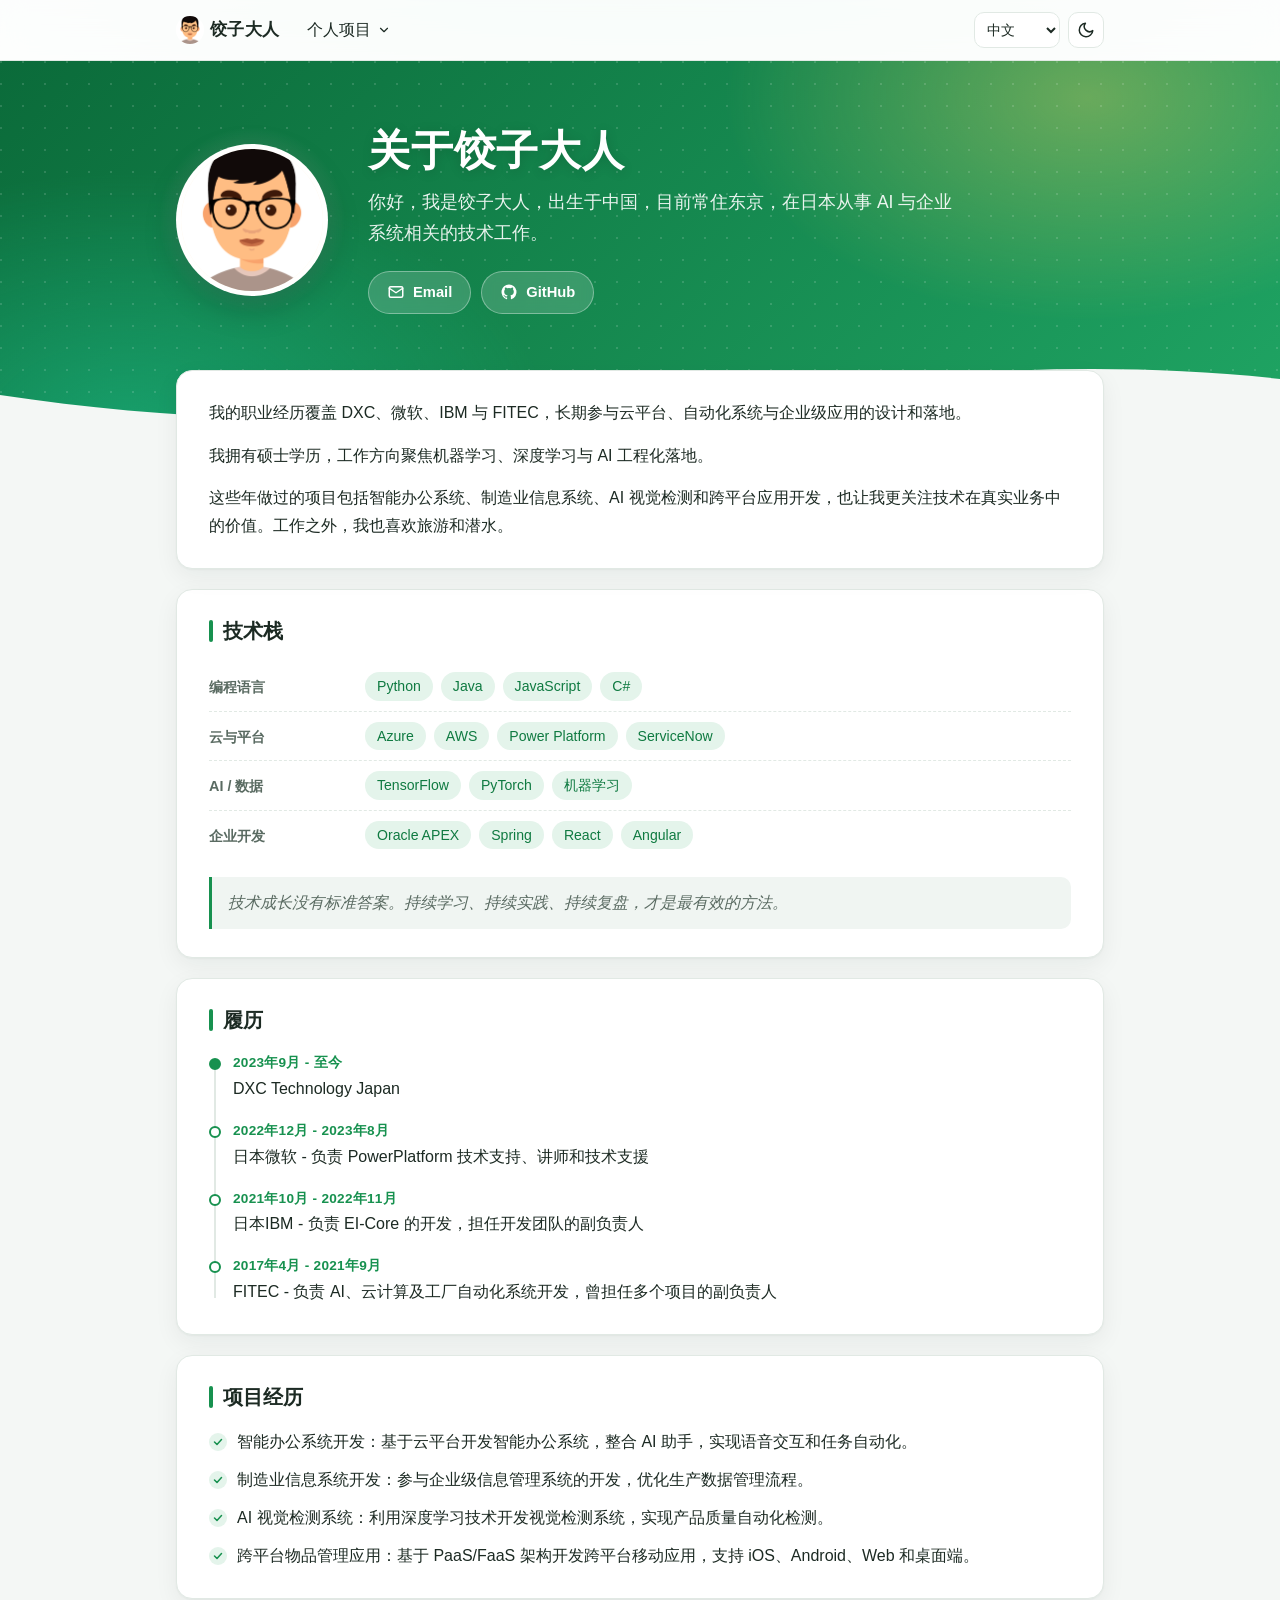
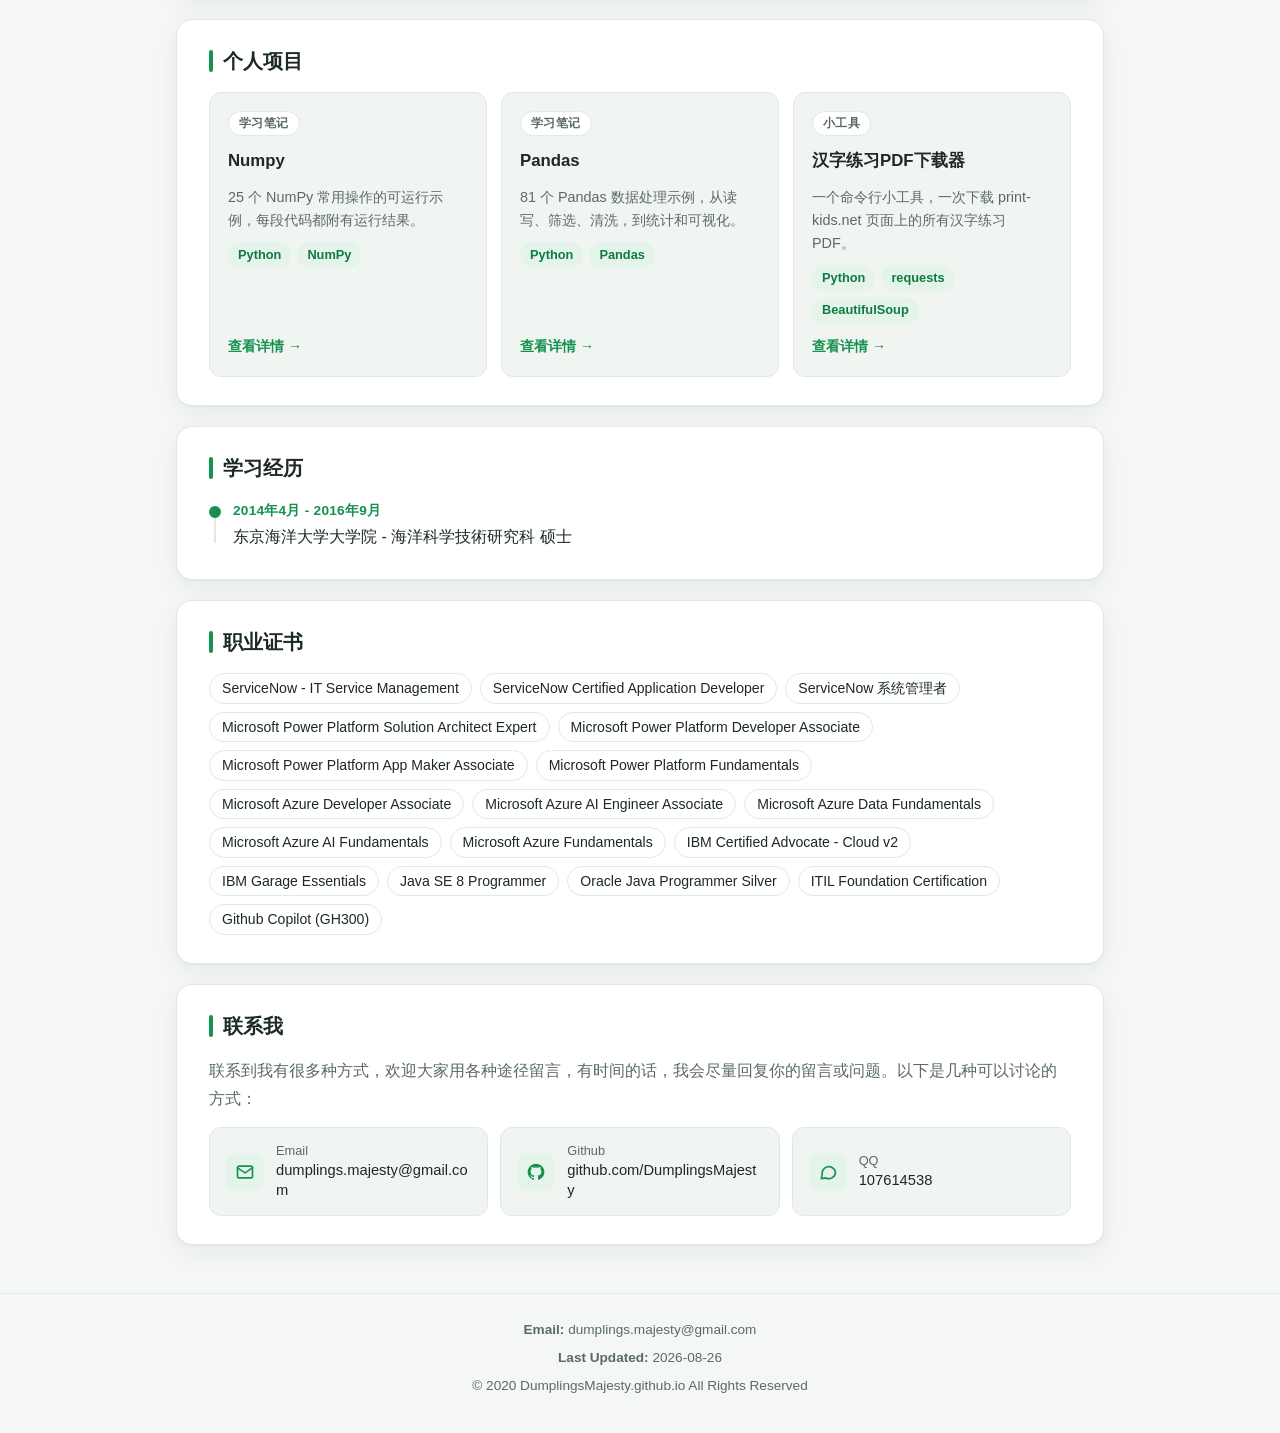
==== commit d0dcb6c9: "Rewrite personal project intros and add card summaries Replace the copied self-introduction on the N" ====
--- a/index.html
+++ b/index.html
@@ -4,7 +4,7 @@
   <meta charset="UTF-8">
   <meta name="viewport" content="width=device-width, initial-scale=1.0">
   <title>关于我 | 饺子大人</title>
-  <link href="./stylesheets/page-style.css?v=20261014" type="text/css" rel="stylesheet">
+  <link href="./stylesheets/page-style.css?v=20261014b" type="text/css" rel="stylesheet">
   <link rel="icon" type="image/png" sizes="32x32" href="./static/img/favicon/favicon-32.png">
   <link rel="icon" type="image/png" sizes="16x16" href="./static/img/favicon/favicon-16.png">
   <link rel="apple-touch-icon" sizes="180x180" href="./static/img/favicon/apple-touch-icon.png">
@@ -294,10 +294,20 @@
       card.className = 'project-card';
       card.href = 'project.html?id=' + encodeURIComponent(project.id);
 
+      const type = document.createElement('span');
+      type.className = 'project-card-type';
+      type.textContent = project.type;
+      card.appendChild(type);
+
       const name = document.createElement('h3');
       name.className = 'project-card-name';
       name.textContent = project.name;
       card.appendChild(name);
+
+      const summary = document.createElement('p');
+      summary.className = 'project-card-summary';
+      summary.textContent = project.summary;
+      card.appendChild(summary);
 
       const tags = document.createElement('div');
       tags.className = 'project-card-tags';
--- a/stylesheets/page-style.css
+++ b/stylesheets/page-style.css
@@ -620,10 +620,29 @@
   box-shadow: var(--shadow);
 }
 
+.project-card-type {
+  align-self: flex-start;
+  padding: 1px 10px;
+  border-radius: 999px;
+  border: 1px solid var(--border);
+  background: var(--surface);
+  color: var(--muted);
+  font-size: 0.75em;
+  font-weight: 600;
+  letter-spacing: 0.04em;
+}
+
 .project-card-name {
   margin: 0;
   font-size: 1.05em;
   font-weight: 700;
+}
+
+.project-card-summary {
+  margin: 0;
+  color: var(--muted);
+  font-size: 0.9em;
+  line-height: 1.6;
 }
 
 .project-card-more {
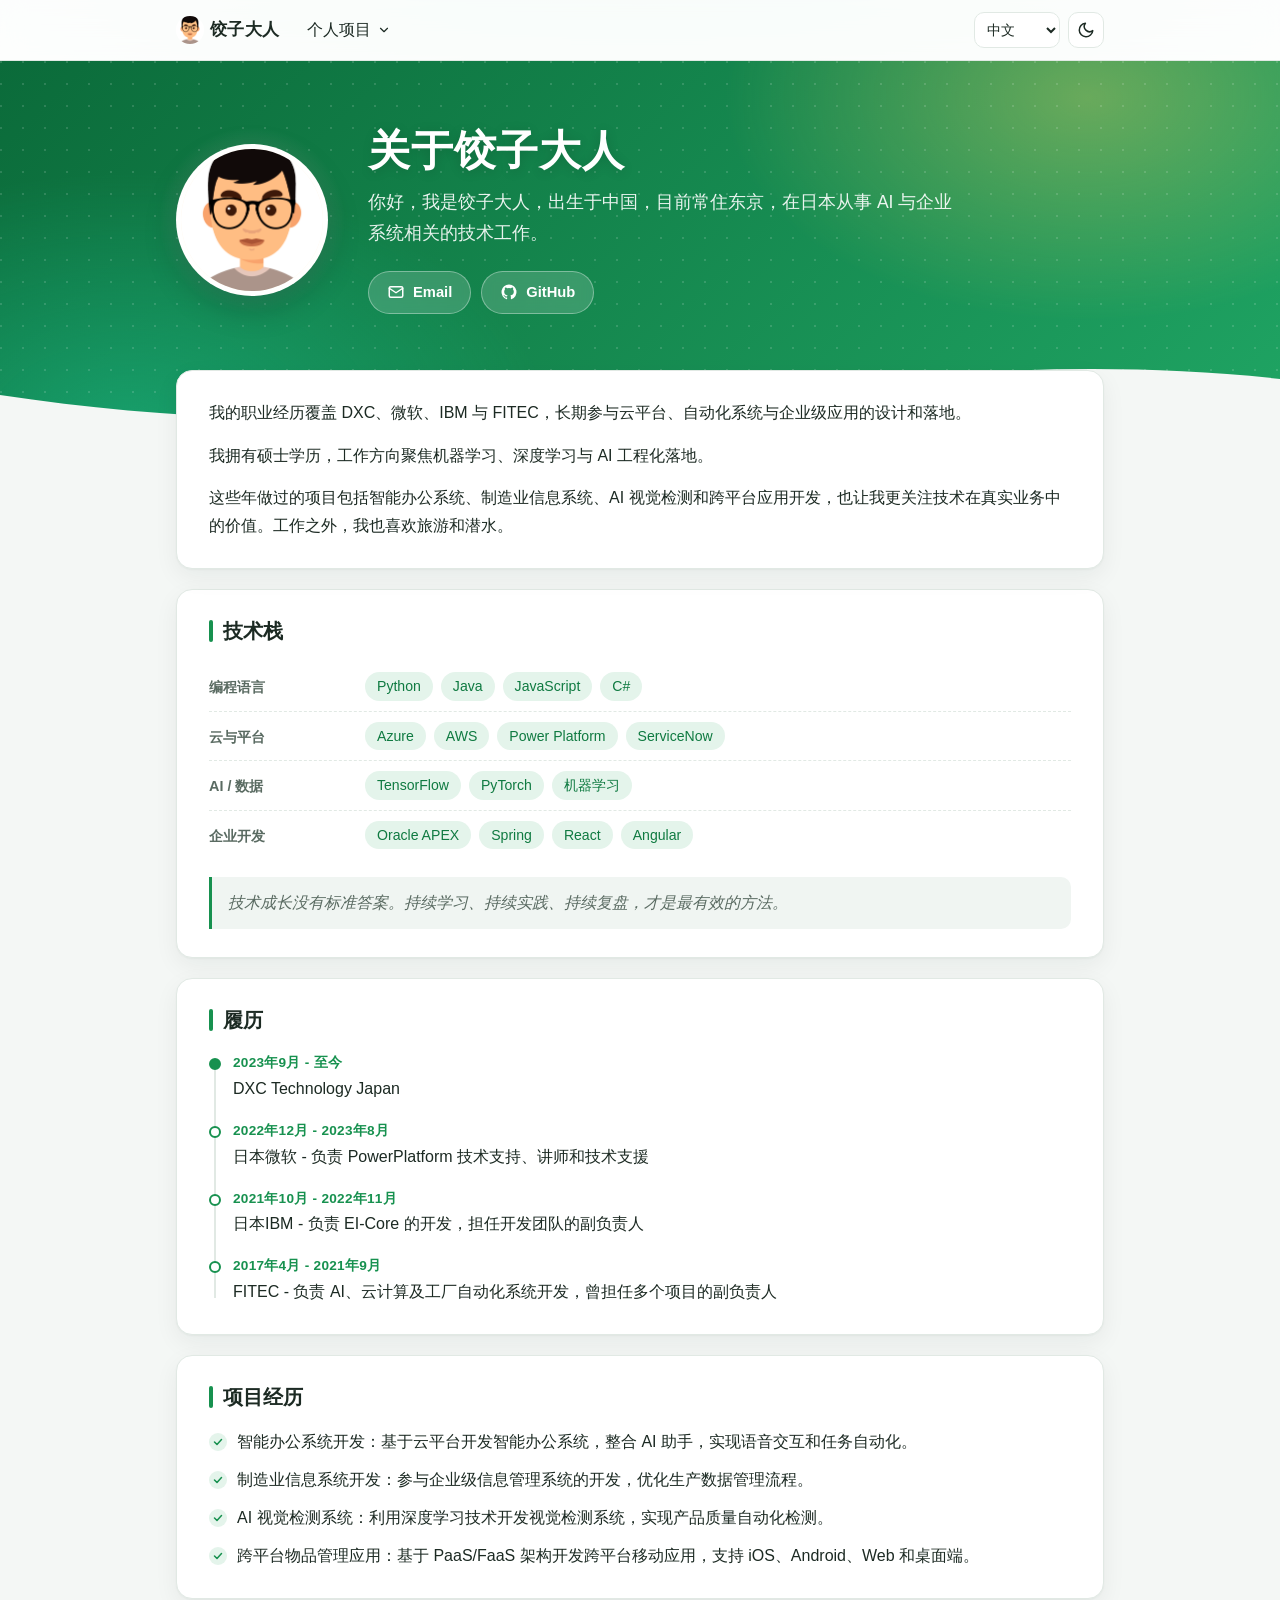
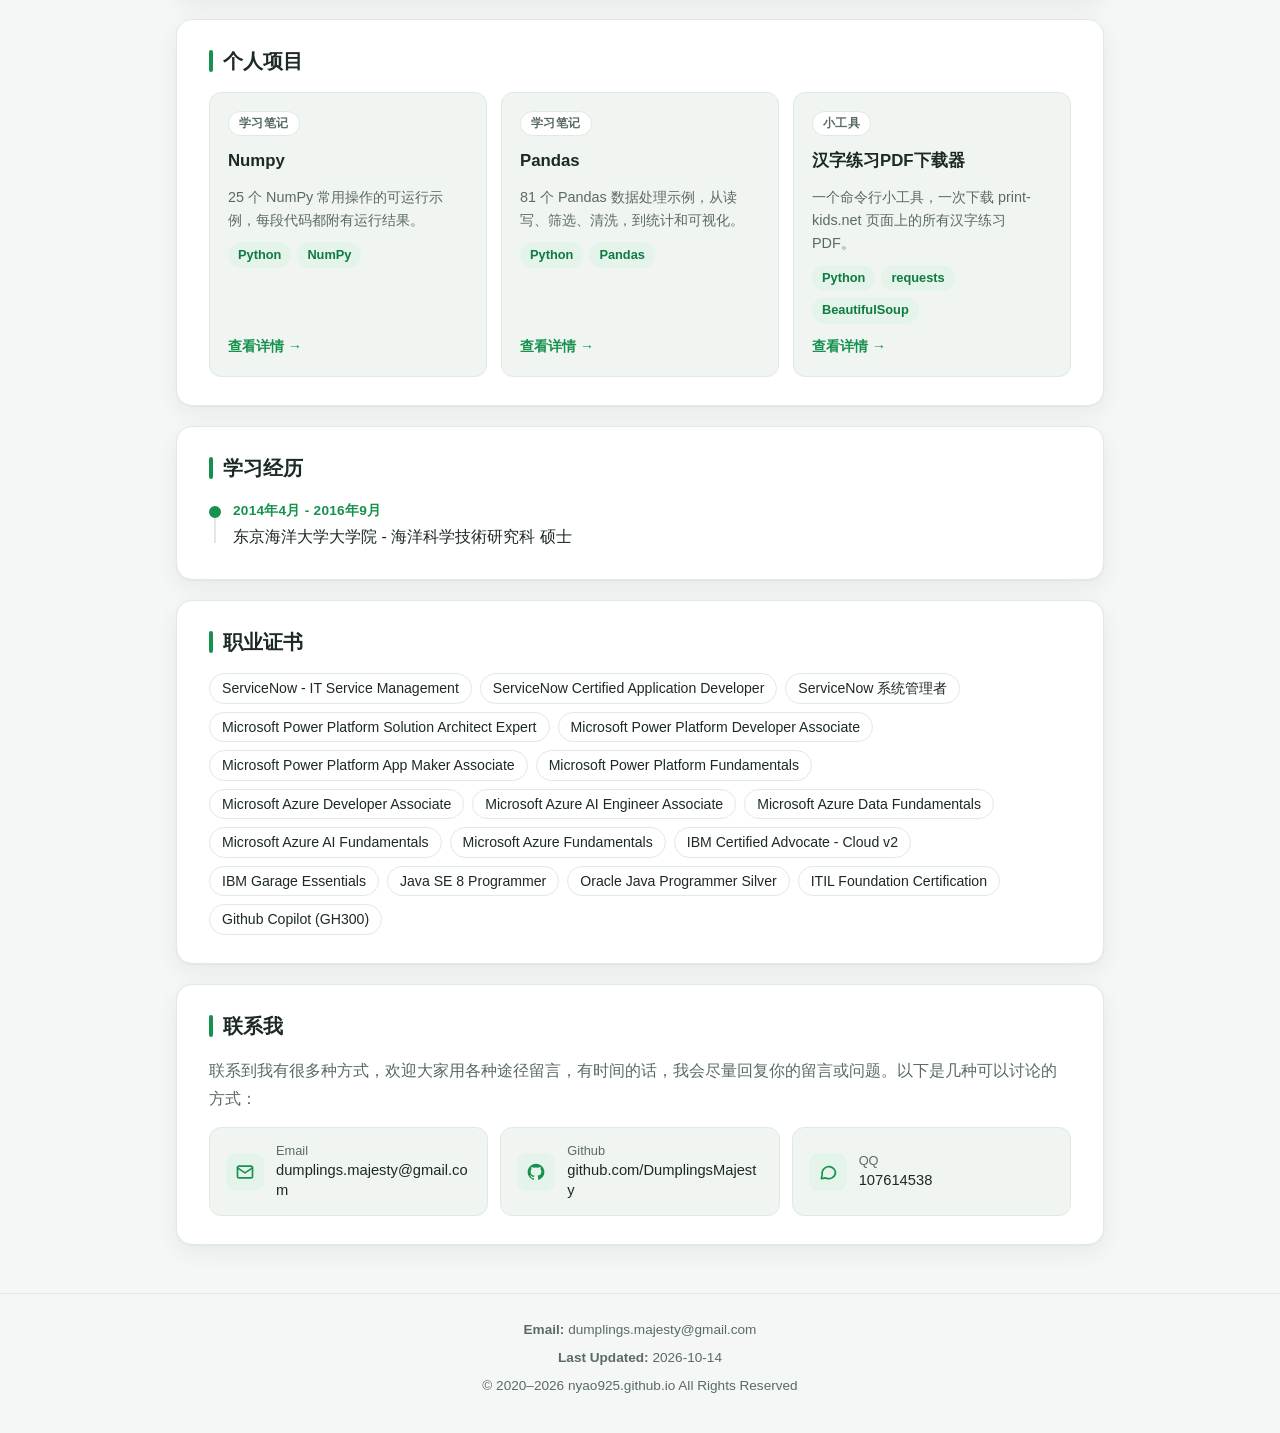
==== commit b6a78153: "Update footer copyright, domain and last-updated date Point the copyright at nyao925.github.io and f" ====
--- a/index.html
+++ b/index.html
@@ -4,7 +4,7 @@
   <meta charset="UTF-8">
   <meta name="viewport" content="width=device-width, initial-scale=1.0">
   <title>关于我 | 饺子大人</title>
-  <link href="./stylesheets/page-style.css?v=20261014b" type="text/css" rel="stylesheet">
+  <link href="./stylesheets/page-style.css?v=20261014c" type="text/css" rel="stylesheet">
   <link rel="icon" type="image/png" sizes="32x32" href="./static/img/favicon/favicon-32.png">
   <link rel="icon" type="image/png" sizes="16x16" href="./static/img/favicon/favicon-16.png">
   <link rel="apple-touch-icon" sizes="180x180" href="./static/img/favicon/apple-touch-icon.png">
@@ -217,7 +217,7 @@
     document.getElementById('footer-email-value').textContent = data.contact.email;
     document.getElementById('footer-updated-label').textContent = data.footer.lastUpdatedLabel;
     document.getElementById('footer-updated-value').textContent = data.footer.lastUpdated;
-    document.getElementById('footer-copyright').textContent = data.footer.copyright;
+    document.getElementById('footer-copyright').textContent = data.footer.copyright.replace('{year}', new Date().getFullYear());
   }
 
   // Labels in the locale files end with a colon, which the card layout doesn't need.
--- a/stylesheets/page-style.css
+++ b/stylesheets/page-style.css
@@ -792,6 +792,109 @@
   background: var(--surface-2);
 }
 
+.topic-groups {
+  display: grid;
+  gap: 10px;
+  margin-top: 20px;
+}
+
+.topic-group {
+  border: 1px solid var(--border);
+  border-radius: 12px;
+  background: var(--surface);
+  overflow: hidden;
+}
+
+.topic-group summary {
+  display: flex;
+  align-items: center;
+  gap: 10px;
+  padding: 12px 16px;
+  cursor: pointer;
+  font-weight: 700;
+  list-style: none;
+  user-select: none;
+}
+
+.topic-group summary::-webkit-details-marker {
+  display: none;
+}
+
+/* chevron that rotates when the group opens */
+.topic-group summary::before {
+  content: "";
+  flex: none;
+  width: 8px;
+  height: 8px;
+  border-right: 2px solid var(--accent);
+  border-bottom: 2px solid var(--accent);
+  transform: rotate(-45deg);
+  transition: transform 0.15s ease;
+}
+
+.topic-group[open] summary::before {
+  transform: rotate(45deg);
+}
+
+.topic-group summary:hover {
+  background: var(--surface-2);
+}
+
+.topic-group summary:focus-visible {
+  outline: 2px solid var(--accent);
+  outline-offset: -2px;
+}
+
+.topic-count {
+  margin-left: auto;
+  min-width: 26px;
+  padding: 0 8px;
+  border-radius: 999px;
+  background: var(--accent-soft);
+  color: var(--accent-strong);
+  font-size: 0.8em;
+  text-align: center;
+}
+
+.topic-list {
+  margin: 0;
+  padding: 0 8px 8px;
+  list-style: none;
+}
+
+.topic-row {
+  display: flex;
+  align-items: baseline;
+  gap: 12px;
+  padding: 8px 10px;
+  border-radius: 8px;
+  color: var(--text);
+  font-size: 0.94em;
+  line-height: 1.6;
+}
+
+a.topic-row:hover {
+  background: var(--accent-soft);
+  color: var(--text);
+}
+
+.topic-no {
+  flex: none;
+  min-width: 2.2em;
+  padding: 0 6px;
+  border-radius: 6px;
+  background: var(--surface-2);
+  color: var(--accent);
+  font-family: ui-monospace, SFMono-Regular, Menlo, Consolas, monospace;
+  font-size: 0.85em;
+  font-weight: 700;
+  text-align: center;
+}
+
+a.topic-row:hover .topic-no {
+  background: var(--surface);
+}
+
 .project-detail-usage {
   margin: 0;
   padding-left: 1.4em;
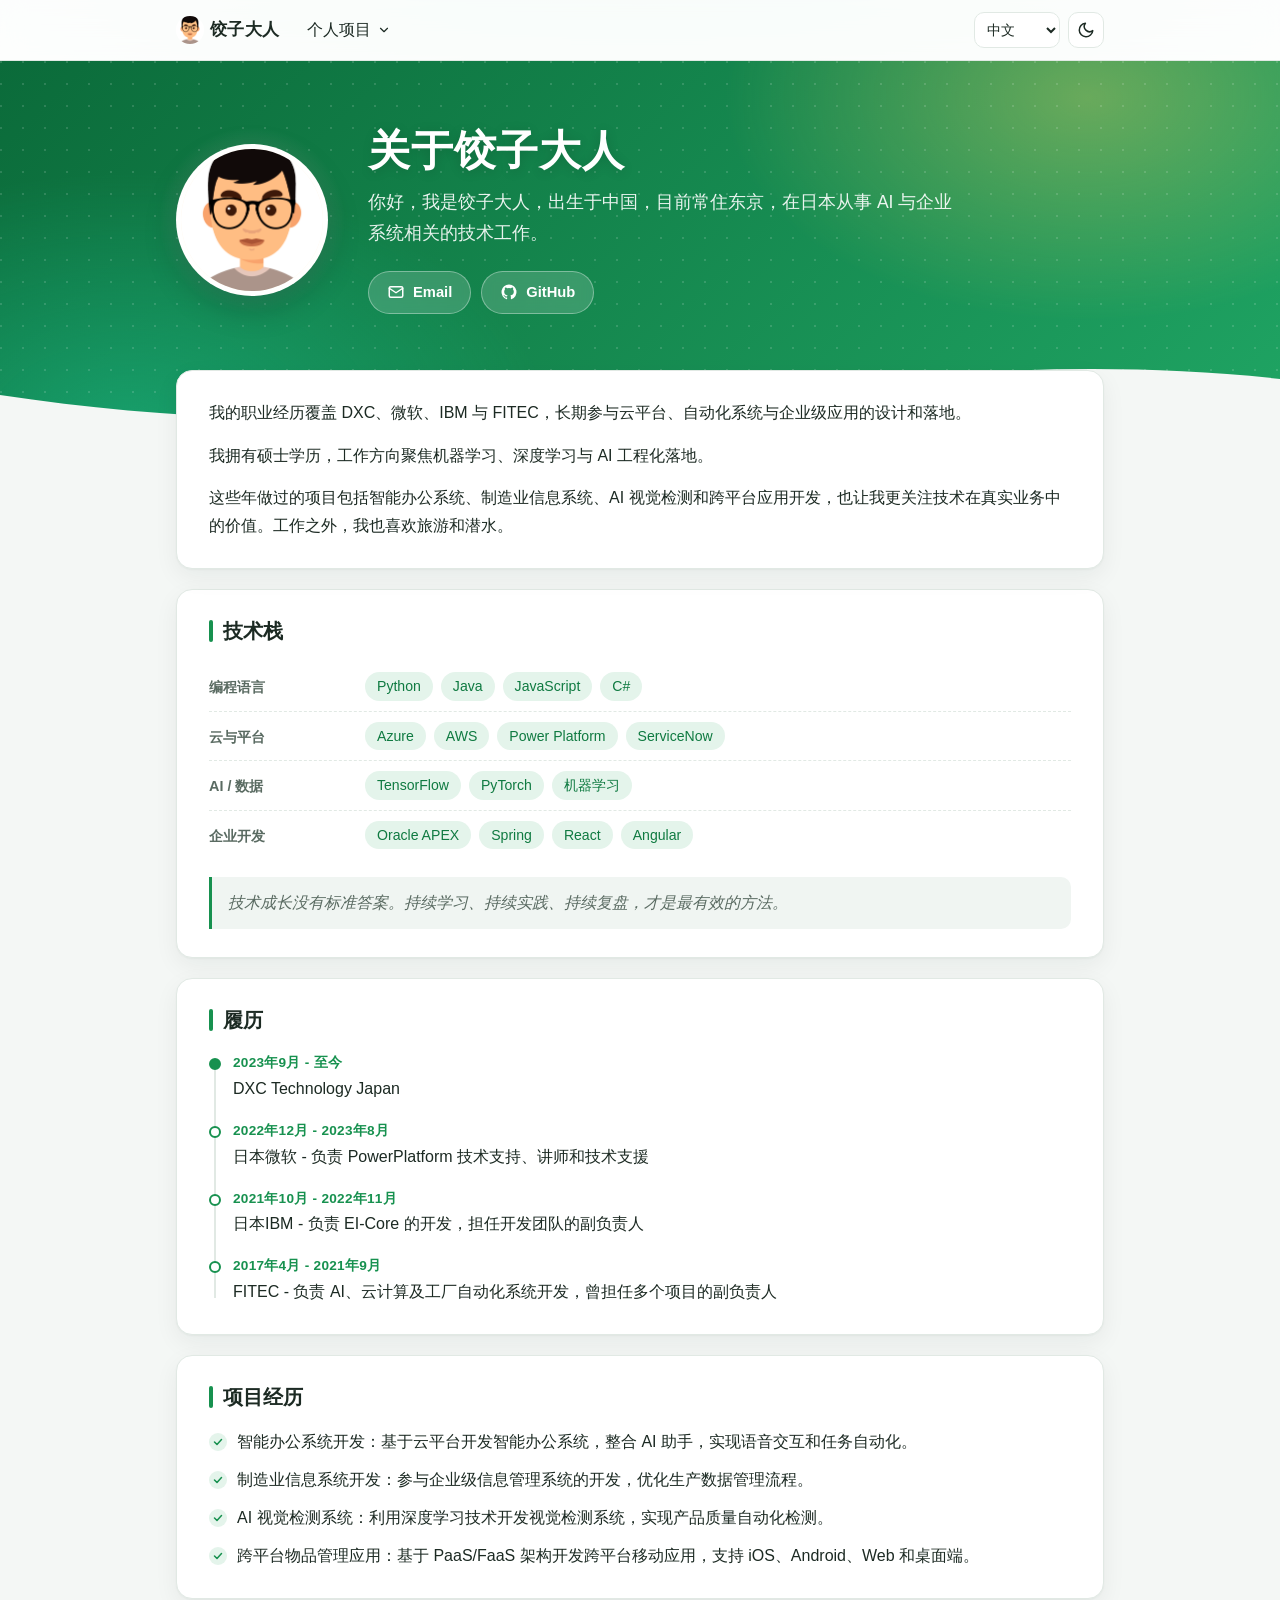
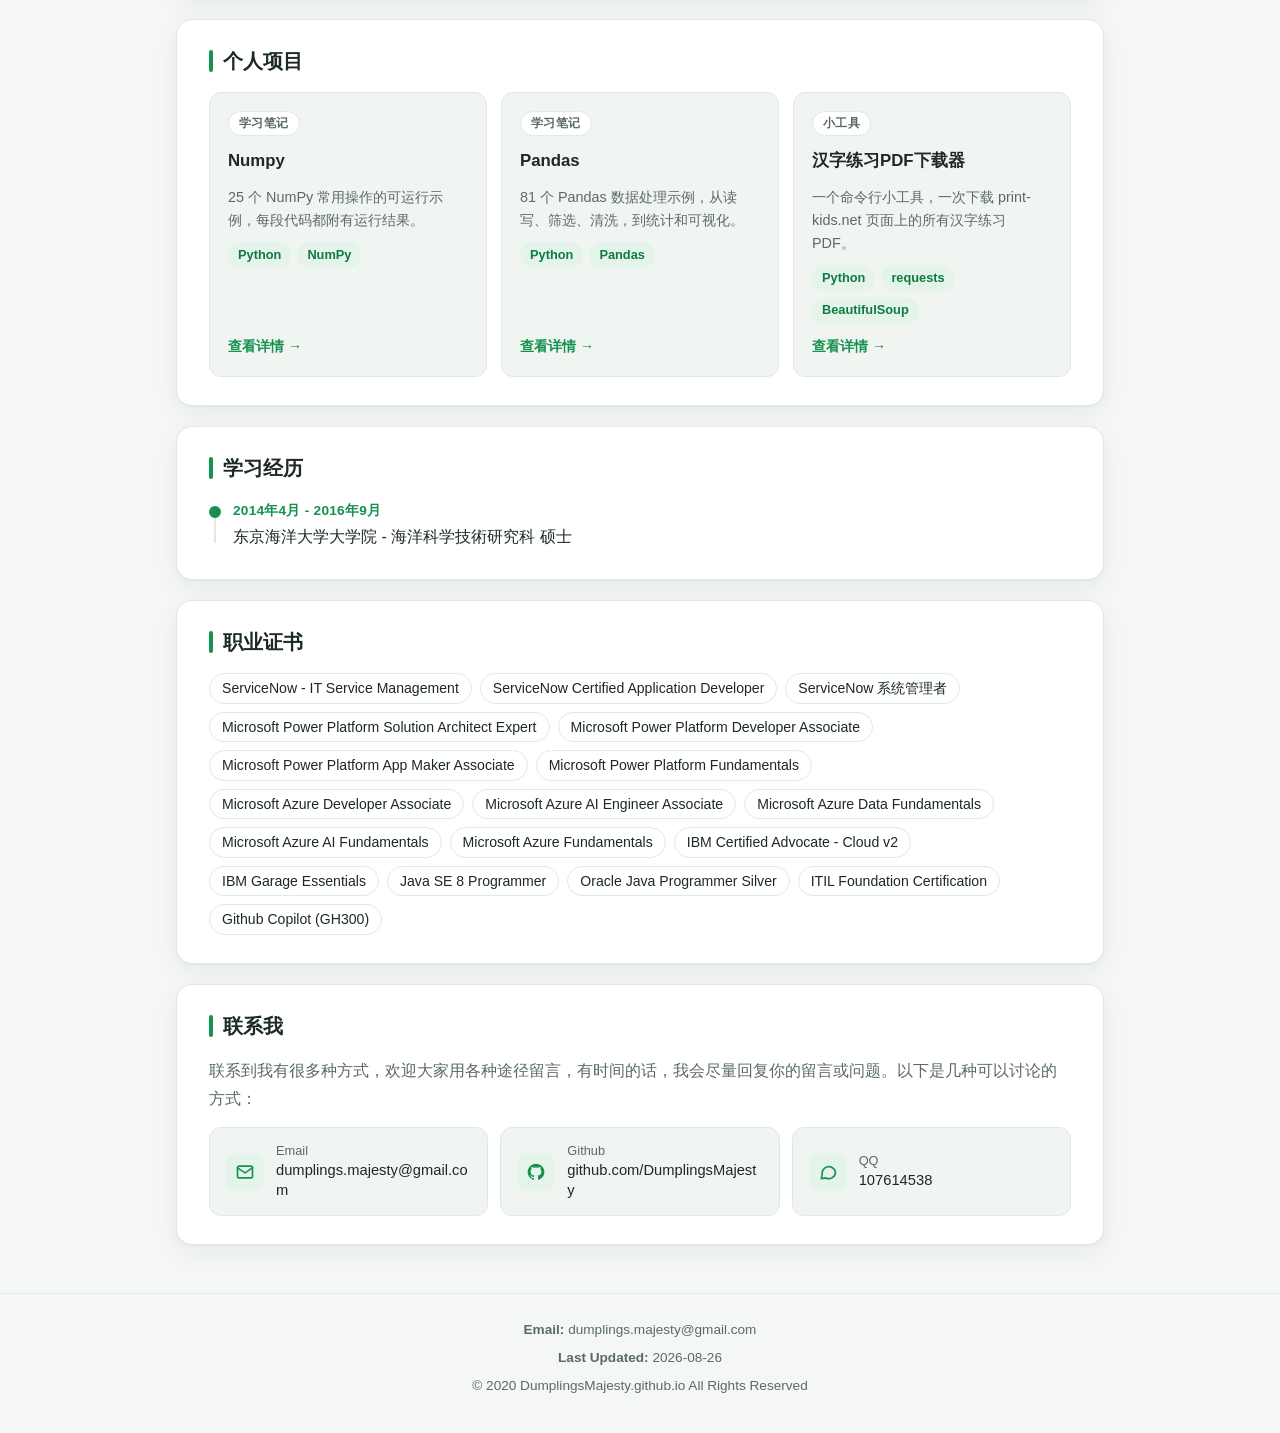
==== commit a9569b08: "Revert "更新页脚的版权年份、域名和最后更新日期"" ====
--- a/index.html
+++ b/index.html
@@ -217,7 +217,7 @@
     document.getElementById('footer-email-value').textContent = data.contact.email;
     document.getElementById('footer-updated-label').textContent = data.footer.lastUpdatedLabel;
     document.getElementById('footer-updated-value').textContent = data.footer.lastUpdated;
-    document.getElementById('footer-copyright').textContent = data.footer.copyright.replace('{year}', new Date().getFullYear());
+    document.getElementById('footer-copyright').textContent = data.footer.copyright;
   }
 
   // Labels in the locale files end with a colon, which the card layout doesn't need.
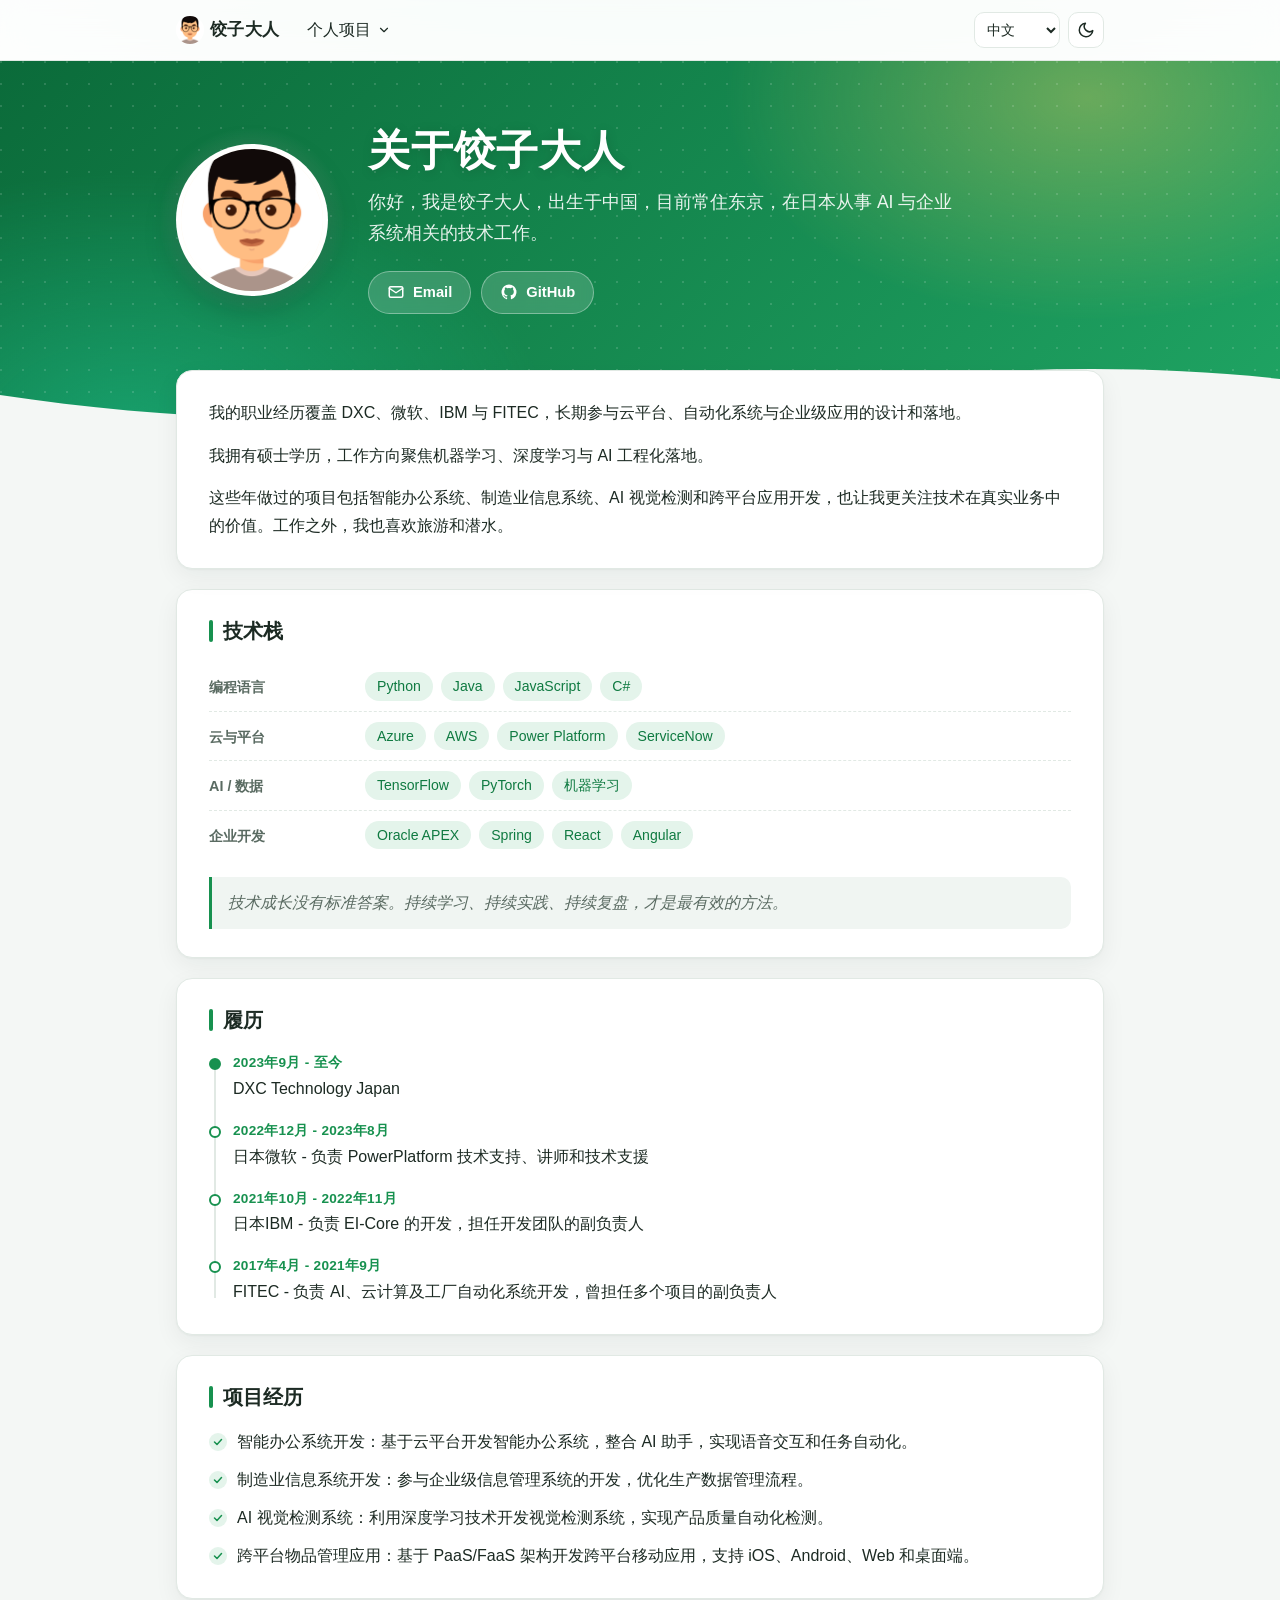
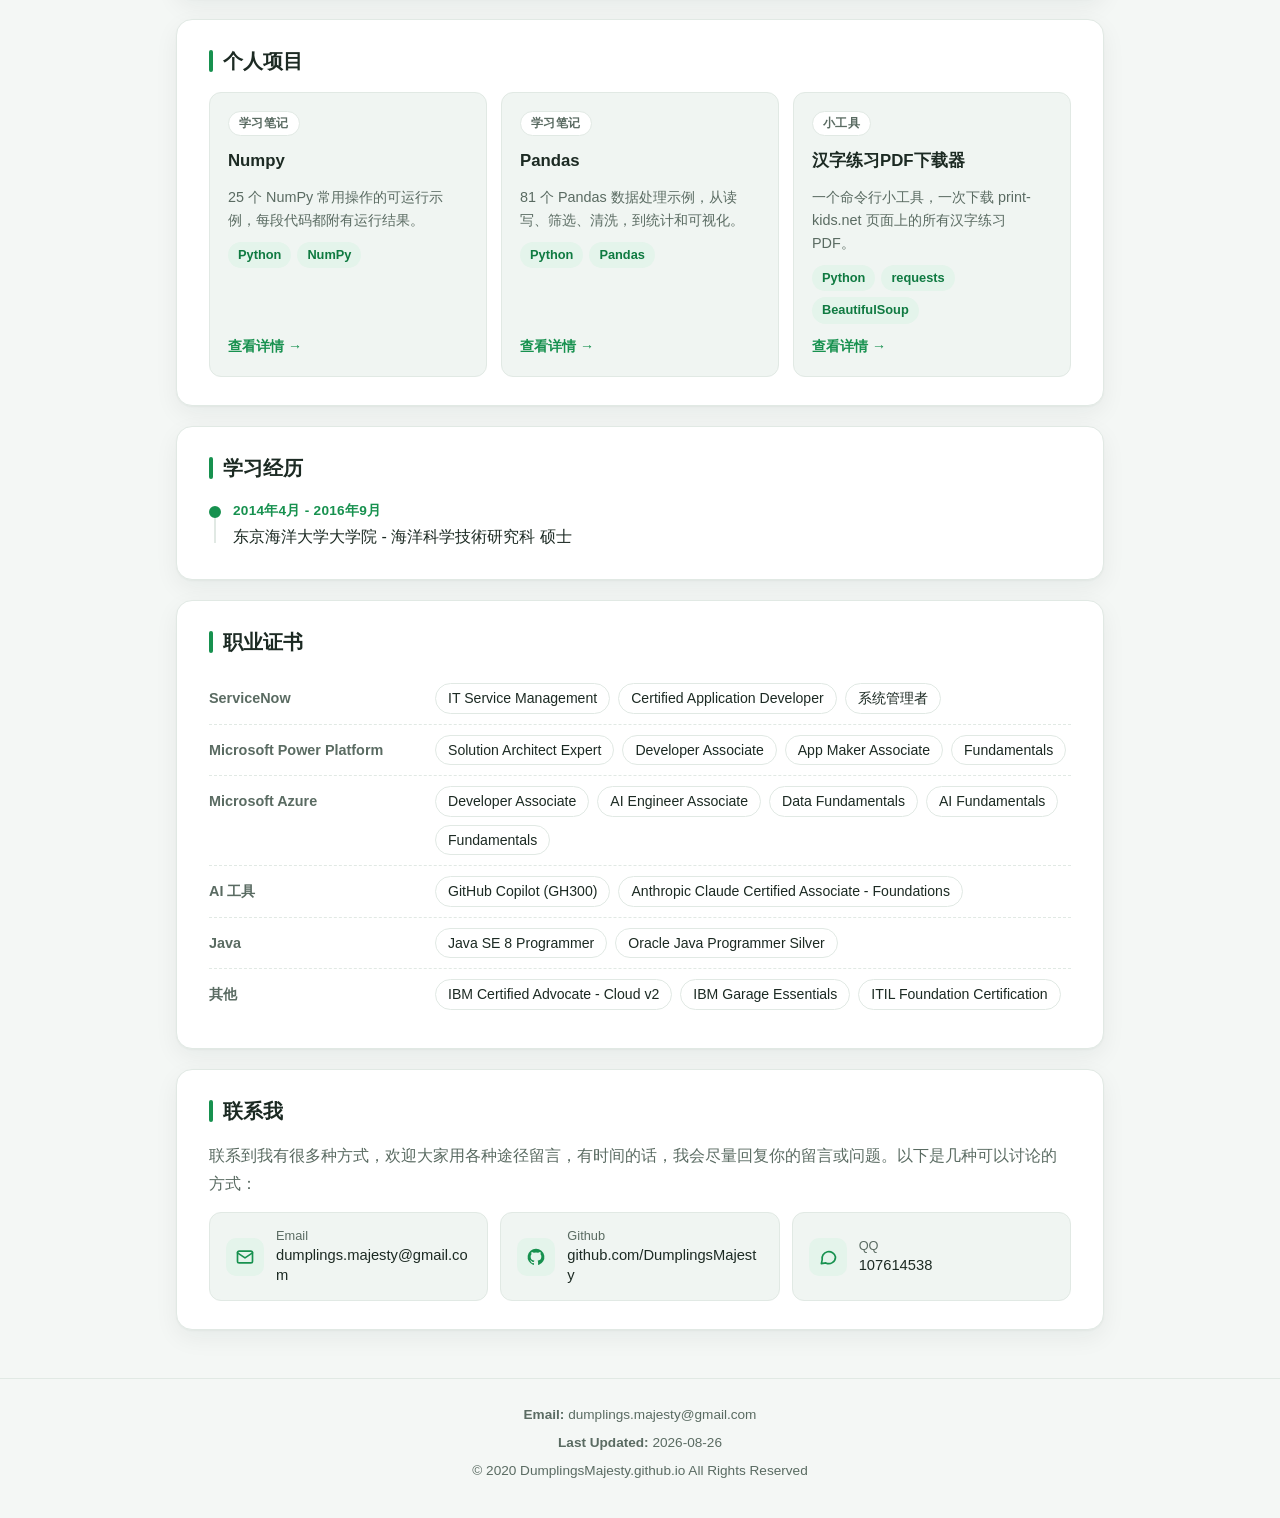
==== commit f0126f3f: "Group certifications by vendor Replace the flat list of 19 certifications with six groups (ServiceNo" ====
--- a/index.html
+++ b/index.html
@@ -4,7 +4,7 @@
   <meta charset="UTF-8">
   <meta name="viewport" content="width=device-width, initial-scale=1.0">
   <title>关于我 | 饺子大人</title>
-  <link href="./stylesheets/page-style.css?v=20261014c" type="text/css" rel="stylesheet">
+  <link href="./stylesheets/page-style.css?v=20261111" type="text/css" rel="stylesheet">
   <link rel="icon" type="image/png" sizes="32x32" href="./static/img/favicon/favicon-32.png">
   <link rel="icon" type="image/png" sizes="16x16" href="./static/img/favicon/favicon-16.png">
   <link rel="apple-touch-icon" sizes="180x180" href="./static/img/favicon/apple-touch-icon.png">
@@ -103,7 +103,7 @@
 
   <section class="card">
     <h2 id="certifications-title" class="section-title"></h2>
-    <ul id="certifications-items" class="chips chips-outline"></ul>
+    <div id="certifications-groups" class="chips-outline"></div>
   </section>
 
   <section class="card">
@@ -150,7 +150,7 @@
 <script>
   async function loadLocale(lang) {
     try {
-      const res = await fetch('./i18n/' + lang + '.json');
+      const res = await fetch('./i18n/' + lang + '.json', { cache: 'no-cache' });
       if (!res.ok) {
         throw new Error('Failed to load locale: ' + lang);
       }
@@ -182,7 +182,7 @@
     });
 
     document.getElementById('skills-title').textContent = data.skills.title;
-    renderSkillGroups(data.skills.groups);
+    renderChipGroups('skills-groups', data.skills.groups);
 
     document.getElementById('closing').textContent = data.closing;
 
@@ -196,7 +196,8 @@
     renderPersonalProjectCards(personalProjects);
 
     renderTimelineSection('education', data.experience.education);
-    renderListSection('certifications', data.experience.certifications, 'chip');
+    document.getElementById('certifications-title').textContent = data.experience.certifications.title;
+    renderChipGroups('certifications-groups', data.experience.certifications.groups);
 
     document.getElementById('contact-title').textContent = data.contact.title;
     document.getElementById('contact-desc').textContent = data.contact.desc;
@@ -225,15 +226,12 @@
     return label.replace(/[:：]\s*$/, '');
   }
 
-  function renderListSection(prefix, section, itemClass) {
+  function renderListSection(prefix, section) {
     document.getElementById(prefix + '-title').textContent = section.title;
     const list = document.getElementById(prefix + '-items');
     list.innerHTML = '';
     section.items.forEach(function (item) {
       const li = document.createElement('li');
-      if (itemClass) {
-        li.className = itemClass;
-      }
       li.textContent = item;
       list.appendChild(li);
     });
@@ -263,8 +261,8 @@
     });
   }
 
-  function renderSkillGroups(groups) {
-    const wrapper = document.getElementById('skills-groups');
+  function renderChipGroups(wrapperId, groups) {
+    const wrapper = document.getElementById(wrapperId);
     wrapper.innerHTML = '';
     groups.forEach(function (group) {
       const row = document.createElement('div');
--- a/stylesheets/page-style.css
+++ b/stylesheets/page-style.css
@@ -470,6 +470,11 @@
   border-bottom: none;
 }
 
+/* certification group names (e.g. "Microsoft Power Platform") need a wider label column */
+#certifications-groups .skill-group {
+  grid-template-columns: 210px 1fr;
+}
+
 .skill-group-name {
   color: var(--muted);
   font-size: 0.9em;
@@ -987,7 +992,8 @@
     height: 48px;
   }
 
-  .skill-group {
+  .skill-group,
+  #certifications-groups .skill-group {
     grid-template-columns: 1fr;
     gap: 6px;
   }
